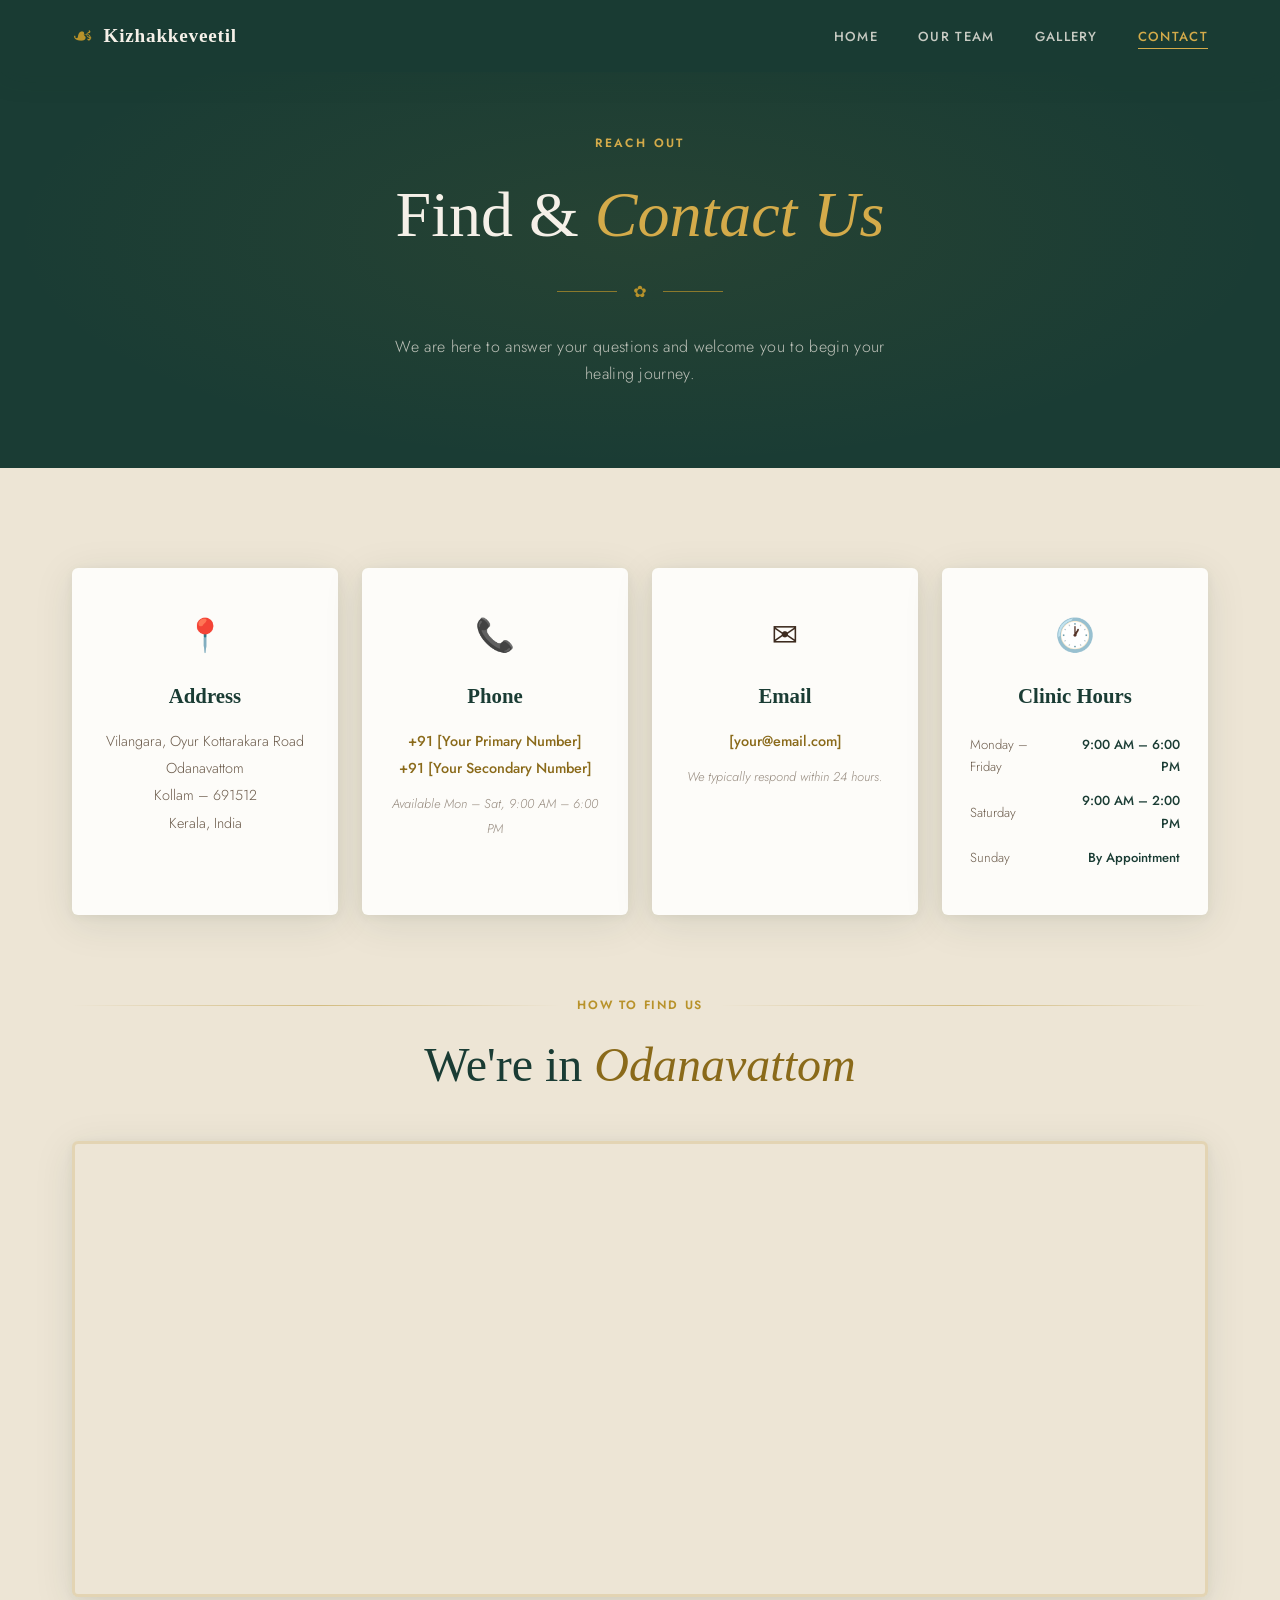
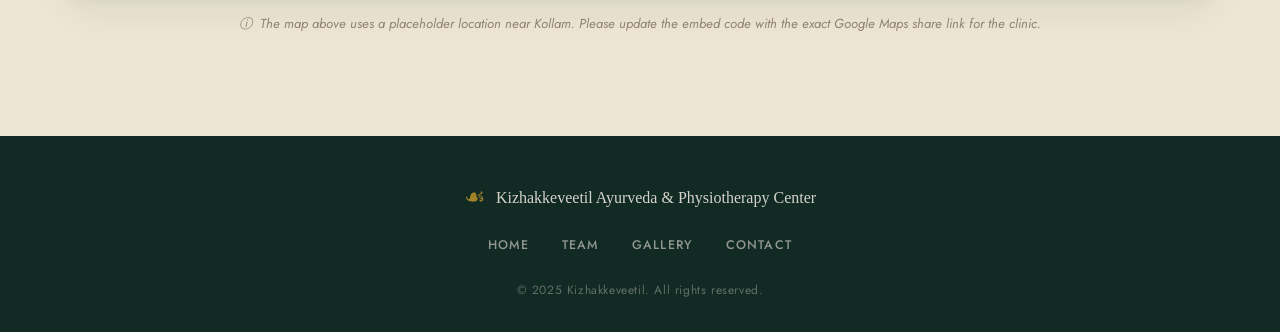
==== contact.html @ 02f89663 "neww" ====
<!DOCTYPE html>
<html lang="en">
<head>
  <meta charset="UTF-8" />
  <meta name="viewport" content="width=device-width, initial-scale=1.0" />
  <title>Contact — Kizhakkeveetil Ayurveda & Physiotherapy Center</title>
  <link rel="stylesheet" href="style.css" />
  <link rel="preconnect" href="https://fonts.googleapis.com" />
  <link rel="preconnect" href="https://fonts.gstatic.com" crossorigin />
  <link href="https://fonts.googleapis.com/css2?family=Cormorant+Garant:ital,wght@0,300;0,400;0,600;0,700;1,300;1,400&family=Jost:wght@300;400;500;600&display=swap" rel="stylesheet" />
</head>
<body>

  <!-- NAV -->
  <nav class="navbar" id="navbar">
    <div class="nav-inner">
      <a href="index.html" class="nav-logo">
        <span class="logo-leaf">&#9753;</span>
        <span class="logo-text">Kizhakkeveetil</span>
      </a>
      <button class="nav-toggle" id="navToggle" aria-label="Toggle menu">
        <span></span><span></span><span></span>
      </button>
      <ul class="nav-links" id="navLinks">
        <li><a href="index.html">Home</a></li>
        <li><a href="team.html">Our Team</a></li>
        <li><a href="gallery.html">Gallery</a></li>
        <li><a href="contact.html" class="active">Contact</a></li>
      </ul>
    </div>
  </nav>

  <!-- PAGE HERO -->
  <section class="page-hero">
    <div class="page-hero-content">
      <p class="hero-eyebrow">Reach Out</p>
      <h1 class="page-hero-title">Find &amp; <em>Contact Us</em></h1>
      <div class="hero-divider">
        <span class="divider-line"></span>
        <span class="divider-icon">&#10047;</span>
        <span class="divider-line"></span>
      </div>
      <p class="page-hero-sub">We are here to answer your questions and welcome you to begin your healing journey.</p>
    </div>
  </section>

  <!-- CONTACT DETAILS -->
  <section class="contact-section">
    <div class="section-inner contact-inner">

      <!-- CONTACT CARDS -->
      <div class="contact-cards">

        <div class="contact-card">
          <div class="contact-icon">&#128205;</div>
          <h3>Address</h3>
          <address>
            Vilangara, Oyur Kottarakara Road<br />
            Odanavattom<br />
            Kollam – 691512<br />
            Kerala, India
          </address>
        </div>

        <!--
          ═══════════════════════════════════════════
          EDIT BELOW — Replace with real phone numbers
          ═══════════════════════════════════════════
        -->
        <div class="contact-card">
          <div class="contact-icon">&#128222;</div>
          <h3>Phone</h3>
          <p>
            <a href="tel:+910000000000">+91 [Your Primary Number]</a><br />
            <a href="tel:+910000000001">+91 [Your Secondary Number]</a>
          </p>
          <p class="contact-note">Available Mon – Sat, 9:00 AM – 6:00 PM</p>
        </div>

        <!--
          ═══════════════════════════════════════════
          EDIT BELOW — Replace with real email address
          ═══════════════════════════════════════════
        -->
        <div class="contact-card">
          <div class="contact-icon">&#9993;</div>
          <h3>Email</h3>
          <p>
            <a href="mailto:your@email.com">[your@email.com]</a>
          </p>
          <p class="contact-note">We typically respond within 24 hours.</p>
        </div>

        <div class="contact-card">
          <div class="contact-icon">&#128336;</div>
          <h3>Clinic Hours</h3>
          <table class="hours-table">
            <tr><td>Monday – Friday</td><td>9:00 AM – 6:00 PM</td></tr>
            <tr><td>Saturday</td><td>9:00 AM – 2:00 PM</td></tr>
            <tr><td>Sunday</td><td>By Appointment</td></tr>
          </table>
        </div>

      </div>

      <!-- MAP -->
      <div class="map-section">
        <div class="philosophy-label">
          <span class="label-line"></span>
          <span>How to Find Us</span>
          <span class="label-line"></span>
        </div>
        <h2 class="section-title">We're in <em>Odanavattom</em></h2>

        <!--
          ═══════════════════════════════════════════════════════════════════
          GOOGLE MAPS EMBED — Instructions to update:

          1. Go to maps.google.com
          2. Search for "Kizhakkeveetil Ayurveda and Physiotherapy Center"
             or the exact address: Vilangara, Oyur Kottarakara Road,
             Odanavattom, Kollam-691512
          3. Click Share → Embed a map
          4. Copy the <iframe> code Google provides
          5. Replace the entire <iframe> below with the one you copied

          The current iframe uses approximate coordinates as a placeholder.
          ═══════════════════════════════════════════════════════════════════
        -->
        <div class="map-wrapper">
          <iframe
            src="https://www.google.com/maps/embed?pb=!1m18!1m12!1m3!1d15752.6!2d76.7!3d8.95!2m3!1f0!2f0!3f0!3m2!1i1024!2i768!4f13.1!3m3!1m2!1s0x0%3A0x0!2zOMKwNTcnMDAuMCJOIDc2wrA0MicwMC4wIkU!5e0!3m2!1sen!2sin!4v1600000000000!5m2!1sen!2sin"
            width="100%"
            height="450"
            style="border:0;"
            allowfullscreen=""
            loading="lazy"
            referrerpolicy="no-referrer-when-downgrade"
            title="Kizhakkeveetil Clinic Location">
          </iframe>
        </div>
        <!-- ═══════════════════════════════════════════════════════════════════ -->

        <p class="map-note">
          &#9432;&nbsp; The map above uses a placeholder location near Kollam. 
          Please update the embed code with the exact Google Maps share link for the clinic.
        </p>
      </div>

    </div>
  </section>

  <!-- FOOTER -->
  <footer class="footer">
    <div class="footer-inner">
      <div class="footer-brand">
        <span class="logo-leaf">&#9753;</span>
        <span>Kizhakkeveetil Ayurveda &amp; Physiotherapy Center</span>
      </div>
      <div class="footer-links">
        <a href="index.html">Home</a>
        <a href="team.html">Team</a>
        <a href="gallery.html">Gallery</a>
        <a href="contact.html">Contact</a>
      </div>
      <p class="footer-copy">&copy; 2025 Kizhakkeveetil. All rights reserved.</p>
    </div>
  </footer>

  <script src="script.js"></script>
</body>
</html>
---- style.css ----
/* ═══════════════════════════════════════════════════════════════
   KIZHAKKEVEETIL AYURVEDA & PHYSIOTHERAPY CENTER
   style.css — Premium Ayurvedic Identity
   
   Palette:
     Forest Green  #1A3C34
     Cream         #F5F0E8
     Sand          #EDE5D5
     Gold          #B8922A
     Dark Gold     #8A6A1A
     Bark Brown    #3D2B1F
     Soft Moss     #E3EBE0
     White         #FDFCF9
   ═══════════════════════════════════════════════════════════════ */

:root {
  --green:       #1A3C34;
  --green-deep:  #122A24;
  --green-light: #2E5C4F;
  --cream:       #F5F0E8;
  --sand:        #EDE5D5;
  --gold:        #B8922A;
  --gold-light:  #D4AB4A;
  --gold-dark:   #8A6A1A;
  --bark:        #3D2B1F;
  --moss:        #E3EBE0;
  --white:       #FDFCF9;

  --font-display: 'Cormorant Garant', Georgia, serif;
  --font-body:    'Jost', system-ui, sans-serif;

  --shadow-card:   0 8px 40px rgba(26,60,52,0.10), 0 2px 10px rgba(26,60,52,0.06);
  --shadow-hover:  0 20px 60px rgba(26,60,52,0.16), 0 6px 20px rgba(26,60,52,0.10);
  --shadow-nav:    0 4px 30px rgba(26,60,52,0.12);

  --radius:     6px;
  --nav-height: 72px;
  --max-width:  1200px;
  --section-pad: 100px;
}

/* ─── RESET & BASE ───────────────────────────────────────────── */
*, *::before, *::after { box-sizing: border-box; margin: 0; padding: 0; }

html { scroll-behavior: smooth; font-size: 16px; }

body {
  font-family: var(--font-body);
  background-color: var(--cream);
  color: var(--bark);
  line-height: 1.7;
  -webkit-font-smoothing: antialiased;
}

img { display: block; max-width: 100%; height: auto; }
a { color: inherit; text-decoration: none; }
address { font-style: normal; }

/* ─── NAVBAR ─────────────────────────────────────────────────── */
.navbar {
  position: fixed;
  top: 0; left: 0; right: 0;
  z-index: 1000;
  height: var(--nav-height);
  background: rgba(26, 60, 52, 0.96);
  backdrop-filter: blur(12px);
  -webkit-backdrop-filter: blur(12px);
  box-shadow: var(--shadow-nav);
  transition: background 0.3s;
}

.navbar.scrolled {
  background: rgba(18, 42, 36, 0.98);
}

.nav-inner {
  max-width: var(--max-width);
  margin: 0 auto;
  padding: 0 32px;
  height: 100%;
  display: flex;
  align-items: center;
  justify-content: space-between;
}

.nav-logo {
  display: flex;
  align-items: center;
  gap: 10px;
  color: var(--cream);
  text-decoration: none;
}

.logo-leaf {
  font-size: 1.5rem;
  color: var(--gold);
  line-height: 1;
}

.logo-text {
  font-family: var(--font-display);
  font-size: 1.2rem;
  font-weight: 600;
  letter-spacing: 0.04em;
  color: var(--cream);
}

.nav-links {
  display: flex;
  list-style: none;
  gap: 40px;
}

.nav-links a {
  font-family: var(--font-body);
  font-size: 0.82rem;
  font-weight: 500;
  letter-spacing: 0.1em;
  text-transform: uppercase;
  color: rgba(245, 240, 232, 0.8);
  padding-bottom: 2px;
  border-bottom: 1px solid transparent;
  transition: color 0.2s, border-color 0.2s;
}

.nav-links a:hover,
.nav-links a.active {
  color: var(--gold-light);
  border-bottom-color: var(--gold-light);
}

.nav-toggle {
  display: none;
  flex-direction: column;
  gap: 5px;
  background: none;
  border: none;
  cursor: pointer;
  padding: 4px;
}

.nav-toggle span {
  display: block;
  width: 26px;
  height: 2px;
  background: var(--cream);
  border-radius: 2px;
  transition: all 0.3s;
}

/* ─── SECTION UTILITIES ──────────────────────────────────────── */
.section-inner {
  max-width: var(--max-width);
  margin: 0 auto;
  padding: var(--section-pad) 32px;
}

.philosophy-label {
  display: flex;
  align-items: center;
  gap: 16px;
  margin-bottom: 20px;
  font-family: var(--font-body);
  font-size: 0.75rem;
  font-weight: 600;
  letter-spacing: 0.15em;
  text-transform: uppercase;
  color: var(--gold);
}

.label-line {
  flex: 1;
  height: 1px;
  background: linear-gradient(to right, transparent, var(--gold), transparent);
  opacity: 0.5;
}

.section-title {
  font-family: var(--font-display);
  font-size: clamp(2rem, 4vw, 3rem);
  font-weight: 400;
  color: var(--green);
  line-height: 1.2;
  margin-bottom: 48px;
  text-align: center;
}

.section-title em {
  font-style: italic;
  color: var(--gold-dark);
}

/* ─── HERO ───────────────────────────────────────────────────── */
.hero {
  position: relative;
  min-height: 100vh;
  display: flex;
  align-items: center;
  justify-content: center;
  overflow: hidden;
  background: var(--green-deep);
}

.hero-bg {
  position: absolute;
  inset: 0;
  width: 100%;
  height: 100%;
  object-fit: cover;
  object-position: center;
  z-index: 0;
}

.hero-overlay {
  position: absolute;
  inset: 0;
  background: linear-gradient(
    160deg,
    rgba(18, 42, 36, 0.75) 0%,
    rgba(26, 60, 52, 0.60) 50%,
    rgba(61, 43, 31, 0.55) 100%
  );
  z-index: 1;
}

.hero-content {
  position: relative;
  z-index: 2;
  text-align: center;
  padding: 40px 24px;
  max-width: 800px;
}

.hero-eyebrow {
  font-family: var(--font-body);
  font-size: 0.75rem;
  font-weight: 600;
  letter-spacing: 0.2em;
  text-transform: uppercase;
  color: var(--gold-light);
  margin-bottom: 24px;
}

.hero-title {
  font-family: var(--font-display);
  font-size: clamp(2.4rem, 6vw, 5rem);
  font-weight: 300;
  line-height: 1.15;
  color: var(--white);
  margin-bottom: 32px;
  text-shadow: 0 2px 20px rgba(0,0,0,0.3);
}

.hero-title em {
  font-style: italic;
  color: var(--gold-light);
  font-weight: 400;
}

.hero-divider {
  display: flex;
  align-items: center;
  gap: 16px;
  justify-content: center;
  margin-bottom: 28px;
}

.divider-line {
  width: 60px;
  height: 1px;
  background: var(--gold);
  opacity: 0.7;
}

.divider-icon {
  color: var(--gold);
  font-size: 1rem;
}

.hero-address {
  font-family: var(--font-body);
  font-size: 0.95rem;
  font-weight: 300;
  color: rgba(245, 240, 232, 0.85);
  line-height: 1.8;
  margin-bottom: 40px;
  letter-spacing: 0.02em;
}

.hero-scroll-hint {
  position: absolute;
  bottom: 36px;
  left: 50%;
  transform: translateX(-50%);
  z-index: 2;
  display: flex;
  flex-direction: column;
  align-items: center;
  gap: 10px;
  color: rgba(245, 240, 232, 0.5);
  font-size: 0.65rem;
  font-weight: 600;
  letter-spacing: 0.15em;
  text-transform: uppercase;
}

.scroll-line {
  width: 1px;
  height: 40px;
  background: linear-gradient(to bottom, var(--gold-light), transparent);
  animation: scrollPulse 2s ease-in-out infinite;
}

@keyframes scrollPulse {
  0%, 100% { opacity: 0.4; transform: scaleY(0.8); }
  50%       { opacity: 1;   transform: scaleY(1);   }
}

/* ─── BUTTONS ────────────────────────────────────────────────── */
.btn-primary {
  display: inline-block;
  background: var(--gold);
  color: var(--bark);
  font-family: var(--font-body);
  font-size: 0.8rem;
  font-weight: 600;
  letter-spacing: 0.12em;
  text-transform: uppercase;
  padding: 16px 40px;
  border-radius: var(--radius);
  box-shadow: 0 4px 24px rgba(184, 146, 42, 0.35);
  transition: background 0.25s, transform 0.2s, box-shadow 0.25s;
}

.btn-primary:hover {
  background: var(--gold-light);
  transform: translateY(-2px);
  box-shadow: 0 8px 32px rgba(184, 146, 42, 0.45);
}

.btn-secondary {
  display: inline-block;
  border: 1.5px solid var(--gold);
  color: var(--gold-dark);
  font-family: var(--font-body);
  font-size: 0.8rem;
  font-weight: 600;
  letter-spacing: 0.12em;
  text-transform: uppercase;
  padding: 14px 38px;
  border-radius: var(--radius);
  transition: all 0.25s;
}

.btn-secondary:hover {
  background: var(--gold);
  color: var(--bark);
  transform: translateY(-2px);
  box-shadow: 0 8px 32px rgba(184, 146, 42, 0.25);
}

/* ─── PHILOSOPHY ─────────────────────────────────────────────── */
.philosophy {
  background: var(--white);
}

.philosophy-inner {
  text-align: center;
  max-width: 820px;
}

.philosophy-quote {
  font-family: var(--font-display);
  font-size: clamp(1.3rem, 2.5vw, 1.8rem);
  font-style: italic;
  font-weight: 400;
  color: var(--green);
  line-height: 1.7;
  margin-bottom: 28px;
  padding: 40px 48px;
  background: var(--moss);
  border-left: 3px solid var(--gold);
  border-radius: var(--radius);
  box-shadow: var(--shadow-card);
  text-align: left;
}

.philosophy-body {
  font-size: 1rem;
  font-weight: 300;
  color: #5a4a3a;
  line-height: 1.9;
  margin-bottom: 40px;
  max-width: 680px;
  margin-left: auto;
  margin-right: auto;
}

/* ─── SERVICES ───────────────────────────────────────────────── */
.services {
  background: var(--sand);
}

.services-grid {
  display: grid;
  grid-template-columns: repeat(3, 1fr);
  gap: 28px;
}

.service-card {
  background: var(--white);
  padding: 44px 36px;
  border-radius: var(--radius);
  box-shadow: var(--shadow-card);
  transition: transform 0.3s ease, box-shadow 0.3s ease;
  text-align: center;
}

.service-card:hover {
  transform: translateY(-8px);
  box-shadow: var(--shadow-hover);
}

.service-icon {
  font-size: 2.2rem;
  margin-bottom: 20px;
  display: block;
}

.service-card h3 {
  font-family: var(--font-display);
  font-size: 1.4rem;
  font-weight: 600;
  color: var(--green);
  margin-bottom: 14px;
}

.service-card p {
  font-size: 0.92rem;
  font-weight: 300;
  color: #6a5a4a;
  line-height: 1.8;
}

/* ─── CTA STRIP ──────────────────────────────────────────────── */
.cta-strip {
  background: var(--green);
  text-align: center;
}

.cta-inner {
  padding-top: 80px;
  padding-bottom: 80px;
}

.cta-strip h2 {
  font-family: var(--font-display);
  font-size: clamp(1.8rem, 3.5vw, 2.8rem);
  font-weight: 400;
  color: var(--cream);
  margin-bottom: 16px;
}

.cta-strip p {
  font-size: 1rem;
  font-weight: 300;
  color: rgba(245, 240, 232, 0.7);
  margin-bottom: 36px;
  letter-spacing: 0.03em;
}

/* ─── PAGE HERO (inner pages) ────────────────────────────────── */
.page-hero {
  min-height: 52vh;
  background: var(--green);
  display: flex;
  align-items: center;
  justify-content: center;
  text-align: center;
  padding: calc(var(--nav-height) + 60px) 32px 80px;
  position: relative;
  overflow: hidden;
}

.page-hero::before {
  content: '';
  position: absolute;
  inset: 0;
  background: radial-gradient(ellipse at center, rgba(184,146,42,0.08) 0%, transparent 70%);
  pointer-events: none;
}

.page-hero-content {
  position: relative;
  max-width: 700px;
}

.page-hero-title {
  font-family: var(--font-display);
  font-size: clamp(2.4rem, 5vw, 4rem);
  font-weight: 300;
  color: var(--cream);
  line-height: 1.2;
  margin-bottom: 24px;
}

.page-hero-title em {
  font-style: italic;
  color: var(--gold-light);
}

.page-hero-sub {
  font-size: 1rem;
  font-weight: 300;
  color: rgba(245, 240, 232, 0.75);
  max-width: 540px;
  margin: 0 auto;
  letter-spacing: 0.02em;
}

/* ─── TEAM ───────────────────────────────────────────────────── */
.team-section {
  background: var(--white);
}

.team-section .section-inner {
  display: flex;
  flex-direction: column;
  gap: 60px;
}

.team-card {
  display: grid;
  grid-template-columns: 340px 1fr;
  gap: 60px;
  background: var(--cream);
  border-radius: var(--radius);
  box-shadow: var(--shadow-card);
  overflow: hidden;
  transition: box-shadow 0.3s;
}

.team-card:hover {
  box-shadow: var(--shadow-hover);
}

.team-card.featured {
  grid-template-columns: 380px 1fr;
}

.team-photo-wrap {
  position: relative;
  aspect-ratio: 3/4;
  overflow: hidden;
  background: var(--moss);
  display: flex;
  align-items: center;
  justify-content: center;
}

.team-photo {
  width: 100%;
  height: 100%;
  object-fit: cover;
  object-position: top center;
  display: block;
}

.team-photo-wrap.photo-placeholder .team-photo {
  display: none;
}

.photo-placeholder-text {
  display: none;
  text-align: center;
  font-family: var(--font-body);
  font-size: 0.85rem;
  color: rgba(26, 60, 52, 0.5);
  padding: 20px;
}

.photo-placeholder-text small {
  display: block;
  margin-top: 6px;
  font-size: 0.75rem;
  opacity: 0.7;
}

.team-photo-wrap.photo-placeholder .photo-placeholder-text {
  display: block;
}

.team-bio {
  padding: 48px 40px 48px 0;
  display: flex;
  flex-direction: column;
  justify-content: center;
}

.team-role-tag {
  display: inline-block;
  background: var(--gold);
  color: var(--bark);
  font-family: var(--font-body);
  font-size: 0.7rem;
  font-weight: 700;
  letter-spacing: 0.14em;
  text-transform: uppercase;
  padding: 5px 14px;
  border-radius: 3px;
  margin-bottom: 18px;
}

.team-name {
  font-family: var(--font-display);
  font-size: clamp(1.6rem, 2.5vw, 2.2rem);
  font-weight: 600;
  color: var(--green);
  margin-bottom: 6px;
  line-height: 1.2;
}

.team-quals {
  font-family: var(--font-display);
  font-size: 1rem;
  font-style: italic;
  color: var(--gold-dark);
  margin-bottom: 24px;
}

.team-divider {
  width: 48px;
  height: 2px;
  background: var(--gold);
  margin-bottom: 24px;
  border-radius: 2px;
}

.team-bio-text {
  font-size: 0.95rem;
  font-weight: 300;
  color: #5a4a3a;
  line-height: 1.9;
  margin-bottom: 16px;
}

/* ─── GALLERY ────────────────────────────────────────────────── */
.gallery-section {
  background: var(--sand);
}

.gallery-grid {
  display: grid;
  grid-template-columns: repeat(3, 1fr);
  grid-auto-rows: 260px;
  gap: 16px;
}

.gallery-item {
  position: relative;
  overflow: hidden;
  border-radius: var(--radius);
  box-shadow: var(--shadow-card);
  background: var(--moss);
  cursor: pointer;
}

.gallery-item.gallery-large {
  grid-column: span 2;
}

.gallery-item img {
  width: 100%;
  height: 100%;
  object-fit: cover;
  transition: transform 0.5s ease;
  display: block;
}

.gallery-item:hover img {
  transform: scale(1.06);
}

.gallery-item.gallery-placeholder::after {
  content: 'Add Image';
  position: absolute;
  inset: 0;
  display: flex;
  align-items: center;
  justify-content: center;
  font-family: var(--font-body);
  font-size: 0.85rem;
  color: rgba(26, 60, 52, 0.4);
  letter-spacing: 0.1em;
}

.gallery-caption {
  position: absolute;
  bottom: 0; left: 0; right: 0;
  background: linear-gradient(to top, rgba(18,42,36,0.7), transparent);
  color: var(--cream);
  font-size: 0.8rem;
  font-weight: 500;
  letter-spacing: 0.08em;
  padding: 24px 16px 14px;
  transform: translateY(100%);
  transition: transform 0.3s ease;
}

.gallery-item:hover .gallery-caption {
  transform: translateY(0);
}

/* ─── REVIEWS ────────────────────────────────────────────────── */
.reviews-section {
  background: var(--white);
}

.reviews-grid {
  display: grid;
  grid-template-columns: repeat(2, 1fr);
  gap: 28px;
}

.review-card {
  background: var(--cream);
  padding: 40px 36px;
  border-radius: var(--radius);
  box-shadow: var(--shadow-card);
  border-top: 3px solid var(--gold);
  transition: transform 0.3s, box-shadow 0.3s;
}

.review-card:hover {
  transform: translateY(-5px);
  box-shadow: var(--shadow-hover);
}

.review-stars {
  color: var(--gold);
  font-size: 1rem;
  letter-spacing: 2px;
  margin-bottom: 20px;
}

.review-text {
  font-family: var(--font-display);
  font-size: 1.1rem;
  font-style: italic;
  color: var(--green);
  line-height: 1.8;
  margin-bottom: 28px;
}

.review-author {
  display: flex;
  align-items: center;
  gap: 14px;
}

.review-author-info strong {
  display: block;
  font-family: var(--font-body);
  font-size: 0.9rem;
  font-weight: 600;
  color: var(--bark);
  margin-bottom: 2px;
}

.review-author-info span {
  font-size: 0.78rem;
  color: var(--gold-dark);
  letter-spacing: 0.05em;
}

/* ─── CONTACT ────────────────────────────────────────────────── */
.contact-section {
  background: var(--sand);
}

.contact-inner {
  display: flex;
  flex-direction: column;
  gap: 80px;
}

.contact-cards {
  display: grid;
  grid-template-columns: repeat(4, 1fr);
  gap: 24px;
}

.contact-card {
  background: var(--white);
  padding: 40px 28px;
  border-radius: var(--radius);
  box-shadow: var(--shadow-card);
  text-align: center;
  transition: transform 0.3s, box-shadow 0.3s;
}

.contact-card:hover {
  transform: translateY(-6px);
  box-shadow: var(--shadow-hover);
}

.contact-icon {
  font-size: 2rem;
  margin-bottom: 16px;
  display: block;
}

.contact-card h3 {
  font-family: var(--font-display);
  font-size: 1.3rem;
  font-weight: 600;
  color: var(--green);
  margin-bottom: 14px;
}

.contact-card p,
.contact-card address {
  font-size: 0.9rem;
  font-weight: 300;
  color: #6a5a4a;
  line-height: 1.9;
}

.contact-card a {
  color: var(--gold-dark);
  font-weight: 500;
  transition: color 0.2s;
}

.contact-card a:hover {
  color: var(--gold);
}

.contact-note {
  margin-top: 10px;
  font-size: 0.8rem !important;
  color: rgba(106, 90, 74, 0.7) !important;
  font-style: italic;
}

.hours-table {
  width: 100%;
  border-collapse: collapse;
  font-size: 0.82rem;
  text-align: left;
}

.hours-table td {
  padding: 6px 0;
  color: #6a5a4a;
  font-weight: 300;
}

.hours-table td:last-child {
  text-align: right;
  font-weight: 500;
  color: var(--green);
}

.map-section {
  text-align: center;
}

.map-wrapper {
  border-radius: var(--radius);
  overflow: hidden;
  box-shadow: var(--shadow-card);
  margin-top: 0;
  border: 3px solid rgba(184, 146, 42, 0.2);
}

.map-wrapper iframe {
  display: block;
}

.map-note {
  margin-top: 16px;
  font-size: 0.82rem;
  color: rgba(106, 90, 74, 0.7);
  font-style: italic;
  text-align: center;
}

/* ─── FOOTER ─────────────────────────────────────────────────── */
.footer {
  background: var(--green-deep);
  padding: 48px 0 32px;
}

.footer-inner {
  max-width: var(--max-width);
  margin: 0 auto;
  padding: 0 32px;
  display: flex;
  flex-direction: column;
  align-items: center;
  gap: 24px;
  text-align: center;
}

.footer-brand {
  display: flex;
  align-items: center;
  gap: 10px;
  font-family: var(--font-display);
  font-size: 1rem;
  color: var(--cream);
  opacity: 0.85;
}

.footer-links {
  display: flex;
  gap: 32px;
  flex-wrap: wrap;
  justify-content: center;
}

.footer-links a {
  font-size: 0.78rem;
  font-weight: 500;
  letter-spacing: 0.1em;
  text-transform: uppercase;
  color: rgba(245, 240, 232, 0.55);
  transition: color 0.2s;
}

.footer-links a:hover {
  color: var(--gold-light);
}

.footer-copy {
  font-size: 0.75rem;
  color: rgba(245, 240, 232, 0.35);
  letter-spacing: 0.05em;
}

/* ─── FADE-IN ANIMATION ──────────────────────────────────────── */
.fade-in {
  opacity: 0;
  transform: translateY(28px);
  transition: opacity 0.7s ease, transform 0.7s ease;
}

.fade-in.visible {
  opacity: 1;
  transform: translateY(0);
}

/* ─── RESPONSIVE ─────────────────────────────────────────────── */
@media (max-width: 1024px) {
  .services-grid {
    grid-template-columns: repeat(2, 1fr);
  }

  .contact-cards {
    grid-template-columns: repeat(2, 1fr);
  }

  .team-card,
  .team-card.featured {
    grid-template-columns: 280px 1fr;
    gap: 36px;
  }
}

@media (max-width: 768px) {
  :root {
    --section-pad: 64px;
    --nav-height:  64px;
  }

  .nav-toggle { display: flex; }

  .nav-links {
    display: none;
    position: absolute;
    top: var(--nav-height);
    left: 0; right: 0;
    background: rgba(18, 42, 36, 0.98);
    flex-direction: column;
    gap: 0;
    padding: 12px 0 24px;
  }

  .nav-links.open { display: flex; }

  .nav-links li a {
    display: block;
    padding: 14px 32px;
    font-size: 0.9rem;
    border-bottom: none;
  }

  .services-grid {
    grid-template-columns: 1fr;
    gap: 20px;
  }

  .reviews-grid {
    grid-template-columns: 1fr;
  }

  .gallery-grid {
    grid-template-columns: repeat(2, 1fr);
    grid-auto-rows: 200px;
  }

  .gallery-item.gallery-large {
    grid-column: span 1;
  }

  .contact-cards {
    grid-template-columns: 1fr;
    gap: 16px;
  }

  .team-card,
  .team-card.featured {
    grid-template-columns: 1fr;
  }

  .team-photo-wrap {
    aspect-ratio: 4/3;
  }

  .team-bio {
    padding: 32px 28px 36px;
  }

  .philosophy-quote {
    padding: 28px 24px;
  }
}

@media (max-width: 480px) {
  .section-inner { padding-left: 20px; padding-right: 20px; }
  .nav-inner     { padding: 0 20px; }

  .gallery-grid {
    grid-template-columns: 1fr;
    grid-auto-rows: 220px;
  }

  .hero-title { font-size: 2.2rem; }
}

/* ─── REDUCED MOTION ─────────────────────────────────────────── */
@media (prefers-reduced-motion: reduce) {
  *, *::before, *::after {
    animation-duration: 0.01ms !important;
    transition-duration: 0.01ms !important;
  }
}
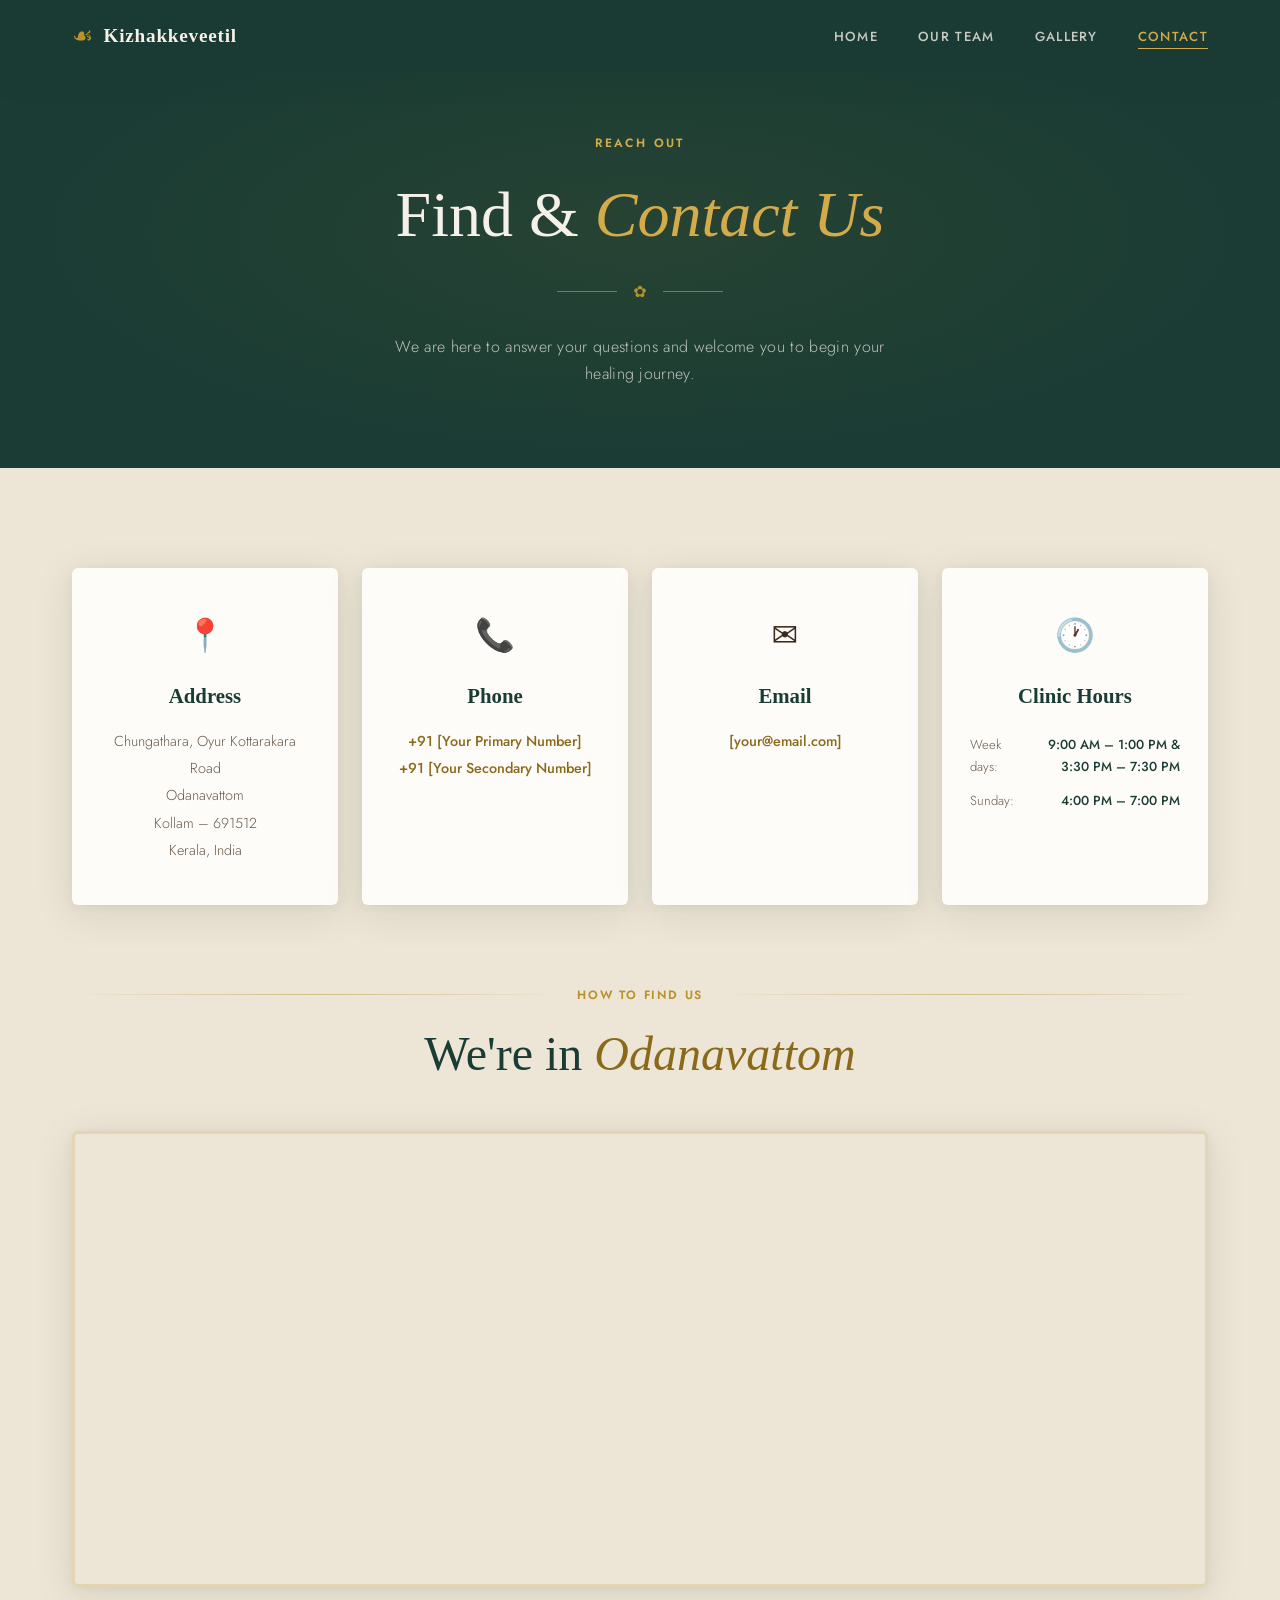
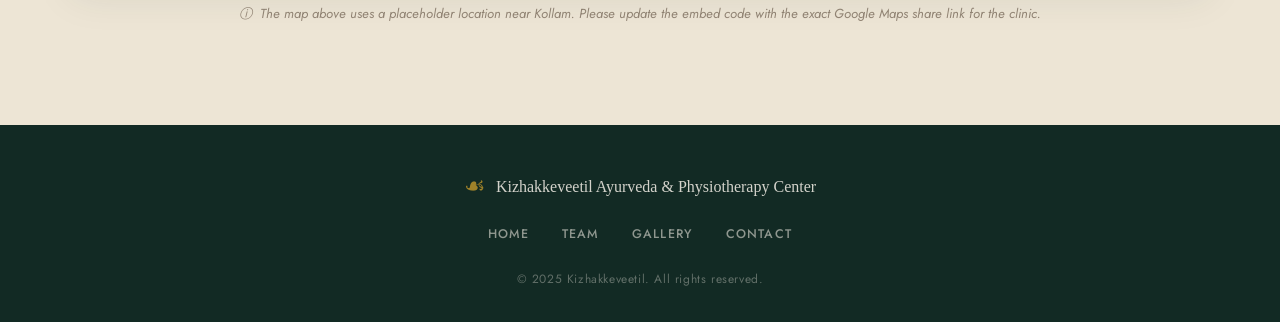
==== commit 55d4a6c8: "edit 2" ====
--- a/contact.html
+++ b/contact.html
@@ -55,7 +55,7 @@
           <div class="contact-icon">&#128205;</div>
           <h3>Address</h3>
           <address>
-            Vilangara, Oyur Kottarakara Road<br />
+            Chungathara, Oyur Kottarakara Road<br />
             Odanavattom<br />
             Kollam – 691512<br />
             Kerala, India
@@ -74,7 +74,6 @@
             <a href="tel:+910000000000">+91 [Your Primary Number]</a><br />
             <a href="tel:+910000000001">+91 [Your Secondary Number]</a>
           </p>
-          <p class="contact-note">Available Mon – Sat, 9:00 AM – 6:00 PM</p>
         </div>
 
         <!--
@@ -88,16 +87,15 @@
           <p>
             <a href="mailto:your@email.com">[your@email.com]</a>
           </p>
-          <p class="contact-note">We typically respond within 24 hours.</p>
         </div>
 
         <div class="contact-card">
           <div class="contact-icon">&#128336;</div>
           <h3>Clinic Hours</h3>
           <table class="hours-table">
-            <tr><td>Monday – Friday</td><td>9:00 AM – 6:00 PM</td></tr>
-            <tr><td>Saturday</td><td>9:00 AM – 2:00 PM</td></tr>
-            <tr><td>Sunday</td><td>By Appointment</td></tr>
+            <tr><td>Week days:</td><td>9:00 AM – 1:00 PM & 3:30 PM – 7:30 PM</td></tr>
+            
+            <tr><td>Sunday:</td><td>4:00 PM – 7:00 PM</td></tr>
           </table>
         </div>
 
@@ -118,7 +116,7 @@
 
           1. Go to maps.google.com
           2. Search for "Kizhakkeveetil Ayurveda and Physiotherapy Center"
-             or the exact address: Vilangara, Oyur Kottarakara Road,
+             or the exact address: Chungathara, Oyur Kottarakara Road,
              Odanavattom, Kollam-691512
           3. Click Share → Embed a map
           4. Copy the <iframe> code Google provides
--- a/style.css
+++ b/style.css
@@ -396,6 +396,150 @@
   margin-right: auto;
 }
 
+/* ─── FOUNDERS (inside Philosophy section) ───────────────────── */
+.founders {
+  width: 100%;
+  margin-top: 56px;
+  margin-bottom: 48px;
+}
+
+.founders-label {
+  font-family: var(--font-body);
+  font-size: 0.72rem;
+  font-weight: 600;
+  letter-spacing: 0.18em;
+  text-transform: uppercase;
+  color: var(--gold);
+  text-align: center;
+  margin-bottom: 32px;
+  position: relative;
+}
+
+.founders-label::before,
+.founders-label::after {
+  content: '';
+  position: absolute;
+  top: 50%;
+  width: 60px;
+  height: 1px;
+  background: var(--gold);
+  opacity: 0.4;
+}
+
+.founders-label::before { right: calc(50% + 100px); }
+.founders-label::after  { left:  calc(50% + 100px); }
+
+.founders-grid {
+  display: grid;
+  grid-template-columns: 1fr 1fr;
+  gap: 32px;
+  max-width: 860px;
+  margin: 0 auto;
+}
+
+.founder-card {
+  display: flex;
+  flex-direction: column;
+  align-items: center;
+  gap: 0;
+  background: var(--white);
+  border-radius: var(--radius);
+  box-shadow: var(--shadow-card);
+  overflow: hidden;
+  transition: transform 0.3s ease, box-shadow 0.3s ease;
+}
+
+.founder-card:hover {
+  transform: translateY(-6px);
+  box-shadow: var(--shadow-hover);
+}
+
+.founder-photo-wrap {
+  width: 100%;
+  aspect-ratio: 3 / 4;
+  overflow: hidden;
+  background: var(--moss);
+  position: relative;
+  display: flex;
+  align-items: center;
+  justify-content: center;
+}
+
+.founder-photo {
+  width: 100%;
+  height: 100%;
+  object-fit: cover;
+  object-position: top center;
+  transition: transform 0.5s ease;
+  display: block;
+}
+
+.founder-card:hover .founder-photo {
+  transform: scale(1.04);
+}
+
+/* hide real image when broken, show placeholder text */
+.founder-photo-wrap.founder-placeholder .founder-photo {
+  display: none;
+}
+
+.founder-placeholder-text {
+  display: none;
+  text-align: center;
+  font-family: var(--font-body);
+  font-size: 0.82rem;
+  color: rgba(26, 60, 52, 0.45);
+  padding: 20px;
+  line-height: 1.6;
+}
+
+.founder-placeholder-text small {
+  display: block;
+  margin-top: 6px;
+  font-size: 0.72rem;
+  opacity: 0.7;
+}
+
+.founder-photo-wrap.founder-placeholder .founder-placeholder-text {
+  display: block;
+}
+
+.founder-info {
+  width: 100%;
+  padding: 28px 28px 32px;
+  text-align: center;
+  border-top: 2px solid var(--gold);
+  background: var(--white);
+}
+
+.founder-name {
+  font-family: var(--font-display);
+  font-size: 1.35rem;
+  font-weight: 600;
+  color: var(--green);
+  margin-bottom: 12px;
+  line-height: 1.2;
+}
+
+.founder-line {
+  font-family: var(--font-display);
+  font-size: 1rem;
+  font-style: italic;
+  color: #6a5240;
+  line-height: 1.7;
+}
+
+/* Responsive */
+@media (max-width: 600px) {
+  .founders-grid {
+    grid-template-columns: 1fr;
+    max-width: 360px;
+  }
+
+  .founders-label::before,
+  .founders-label::after { display: none; }
+}
+
 /* ─── SERVICES ───────────────────────────────────────────────── */
 .services {
   background: var(--sand);
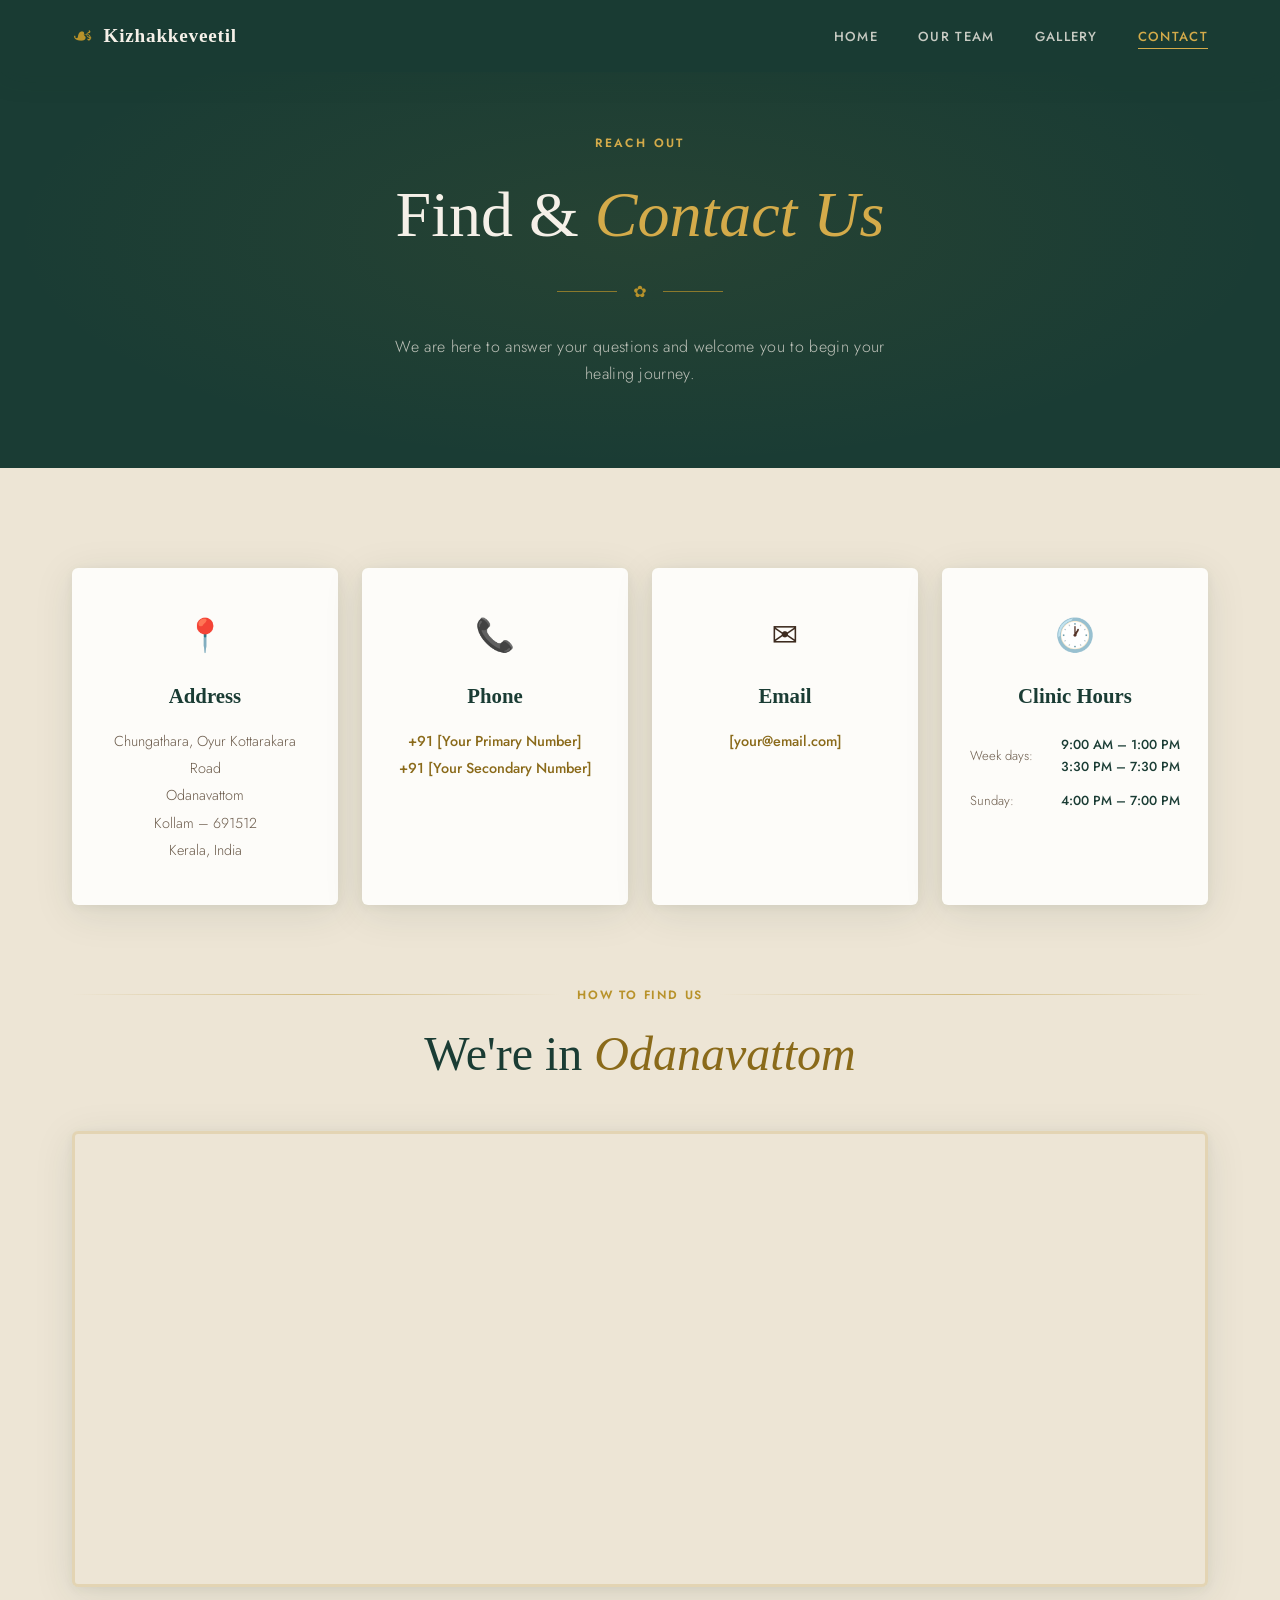
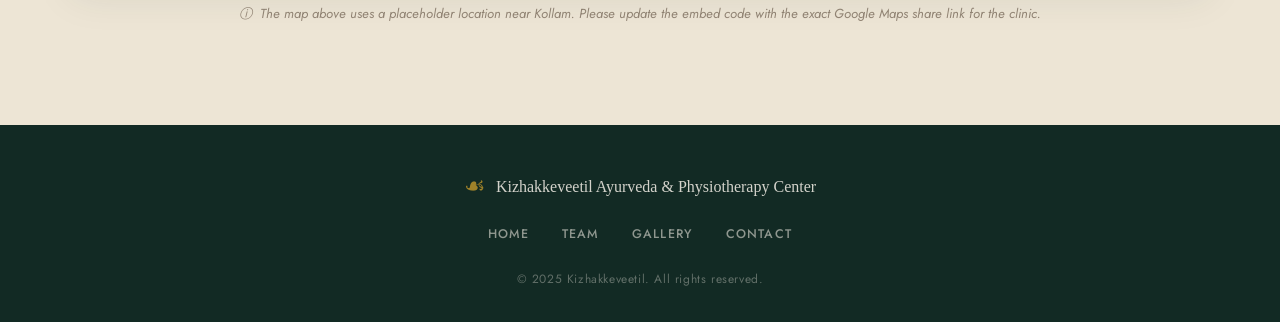
==== commit 7eca7170: "edit 3" ====
--- a/contact.html
+++ b/contact.html
@@ -93,9 +93,17 @@
           <div class="contact-icon">&#128336;</div>
           <h3>Clinic Hours</h3>
           <table class="hours-table">
-            <tr><td>Week days:</td><td>9:00 AM – 1:00 PM & 3:30 PM – 7:30 PM</td></tr>
-            
-            <tr><td>Sunday:</td><td>4:00 PM – 7:00 PM</td></tr>
+            <tr>
+              <td>Week days:</td>
+              <td>
+                9:00 AM – 1:00 PM<br>
+                3:30 PM – 7:30 PM
+              </td>
+            </tr>
+            <tr>
+              <td>Sunday:</td>
+              <td>4:00 PM – 7:00 PM</td>
+            </tr>
           </table>
         </div>
 
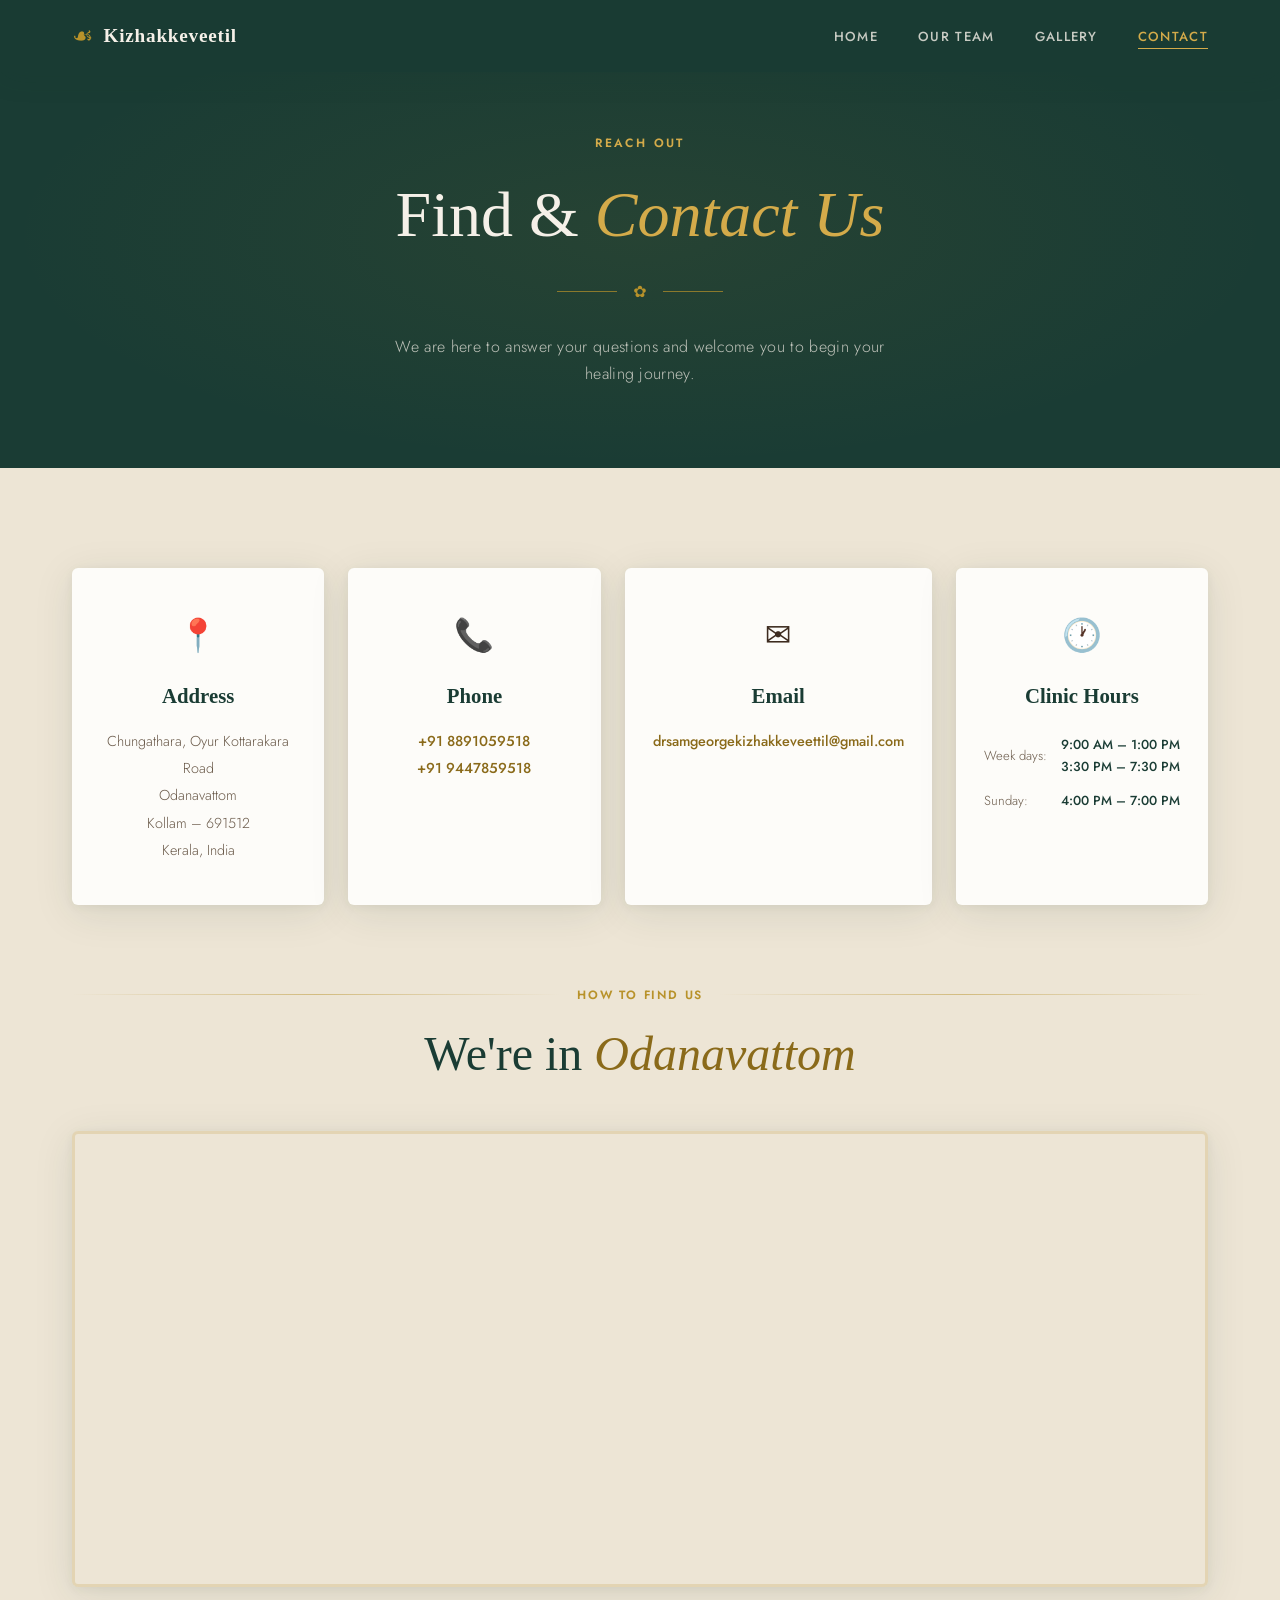
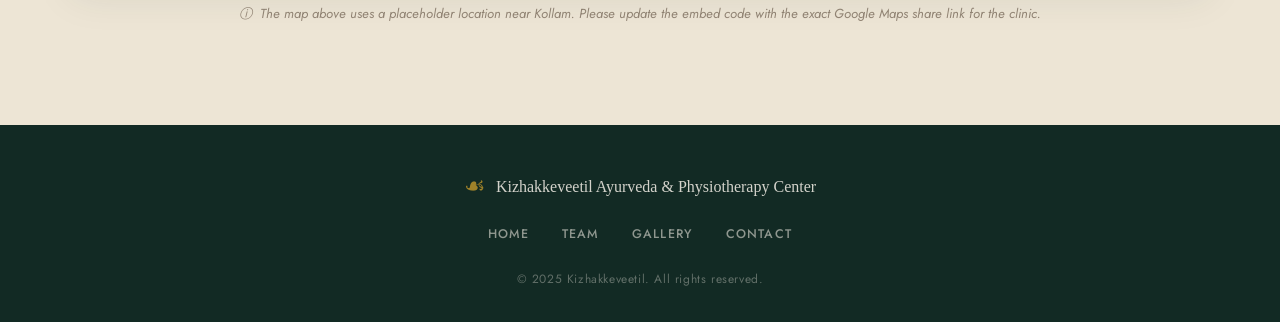
==== commit 12393d3e: "location n others" ====
--- a/contact.html
+++ b/contact.html
@@ -71,8 +71,8 @@
           <div class="contact-icon">&#128222;</div>
           <h3>Phone</h3>
           <p>
-            <a href="tel:+910000000000">+91 [Your Primary Number]</a><br />
-            <a href="tel:+910000000001">+91 [Your Secondary Number]</a>
+            <a href="tel:+910000000000">+91 8891059518</a><br />
+            <a href="tel:+910000000001">+91 9447859518</a>
           </p>
         </div>
 
@@ -85,7 +85,7 @@
           <div class="contact-icon">&#9993;</div>
           <h3>Email</h3>
           <p>
-            <a href="mailto:your@email.com">[your@email.com]</a>
+            <a href="mailto:your@email.com">drsamgeorgekizhakkeveettil@gmail.com</a>
           </p>
         </div>
 
@@ -135,7 +135,7 @@
         -->
         <div class="map-wrapper">
           <iframe
-            src="https://www.google.com/maps/embed?pb=!1m18!1m12!1m3!1d15752.6!2d76.7!3d8.95!2m3!1f0!2f0!3f0!3m2!1i1024!2i768!4f13.1!3m3!1m2!1s0x0%3A0x0!2zOMKwNTcnMDAuMCJOIDc2wrA0MicwMC4wIkU!5e0!3m2!1sen!2sin!4v1600000000000!5m2!1sen!2sin"
+            src="https://www.google.com/maps/embed?pb=!1m18!1m12!1m3!1d31529.94962316974!2d76.7326950743164!3d8.94967710000001!2m3!1f0!2f0!3f0!3m2!1i1024!2i768!4f13.1!3m3!1m2!1s0x3b05e1d7d4877855%3A0x237077682a2249a3!2sKizhakkeveetil%20Ayurveda%20Clinic%20and%20Physiotherapy%20Center%2C%20Authorized%20Dealer%20Kottakkal%20Arya%20Vaidya%20Sala%2C%20Chungathara%20Agency!5e0!3m2!1sen!2sin!4v1781502029818!5m2!1sen!2sin"
             width="100%"
             height="450"
             style="border:0;"
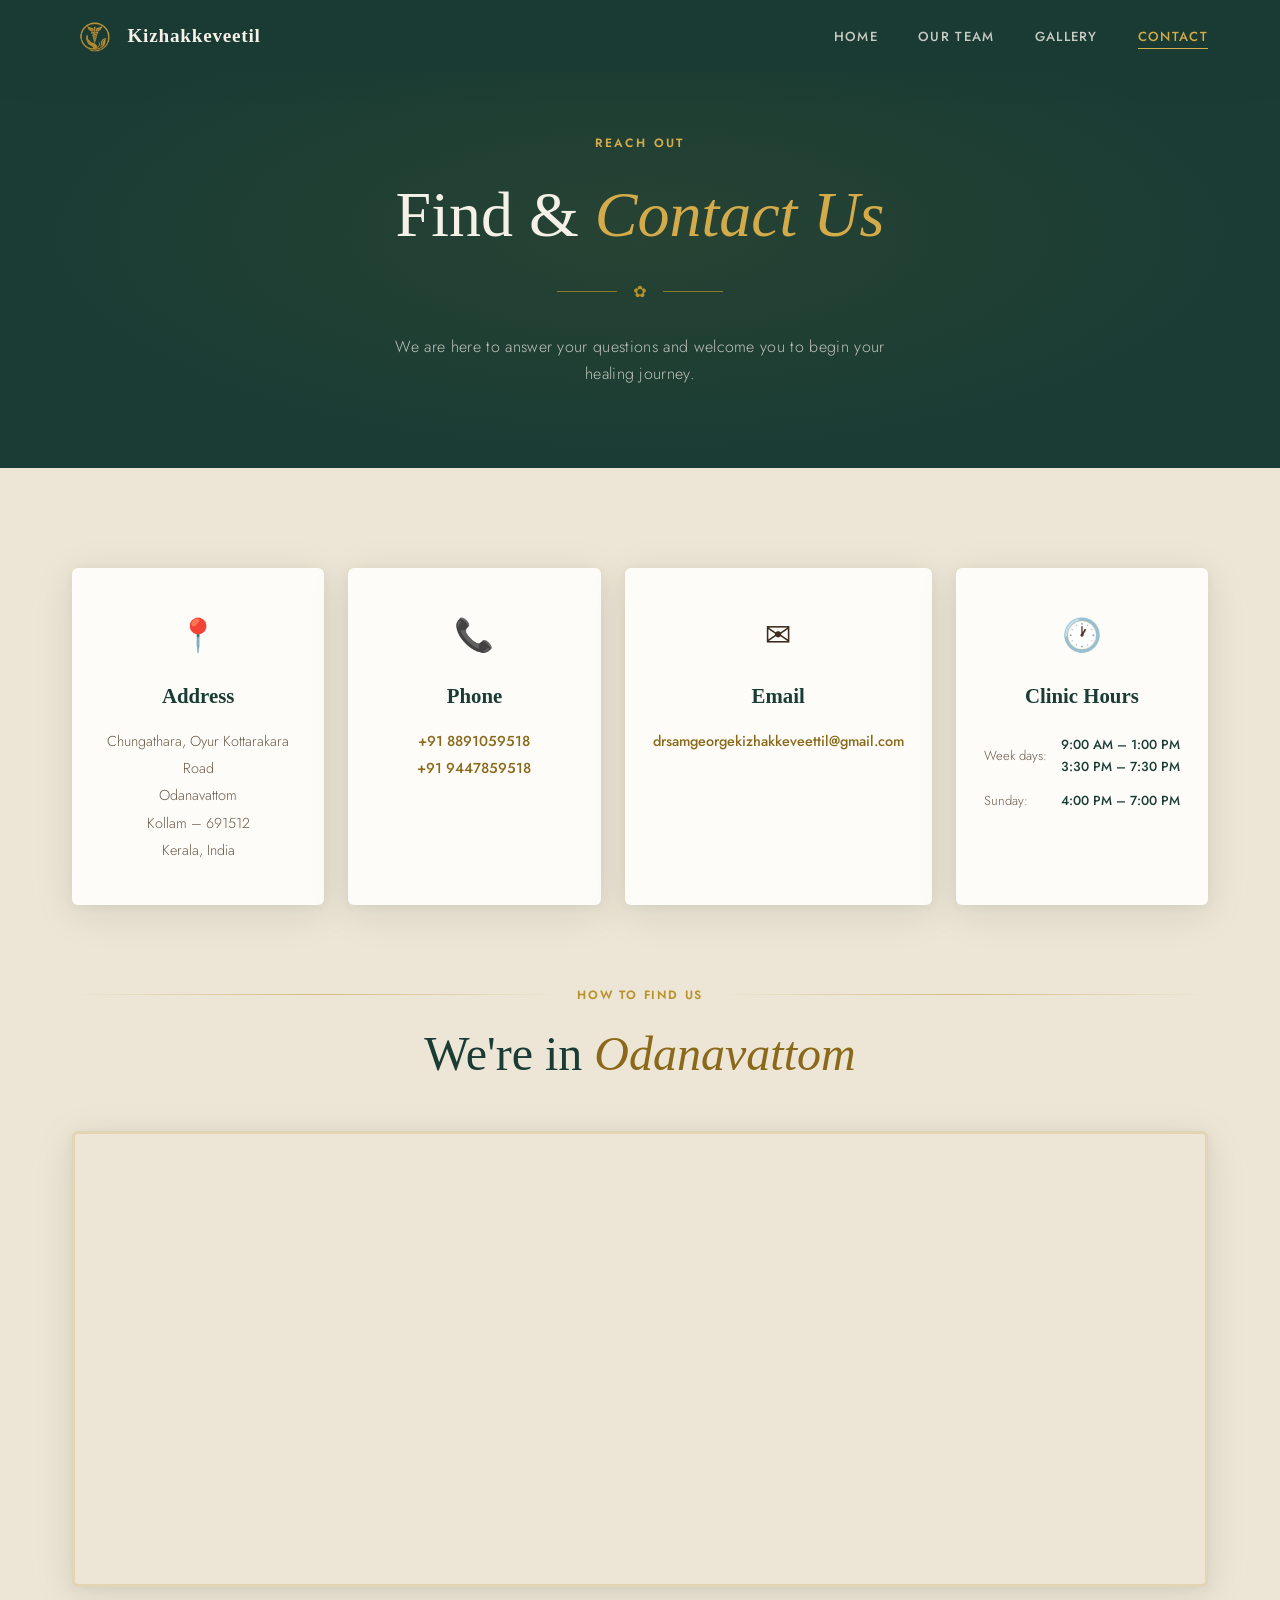
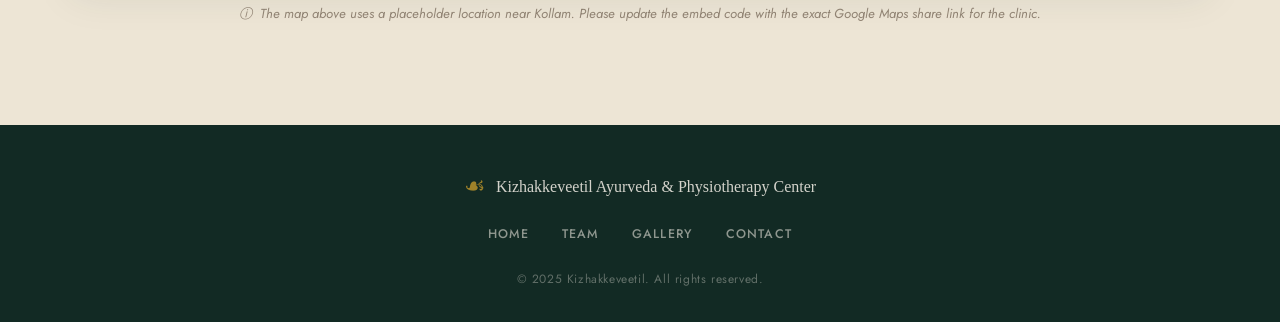
==== commit e6c9be69: "logo change" ====
--- a/contact.html
+++ b/contact.html
@@ -15,7 +15,7 @@
   <nav class="navbar" id="navbar">
     <div class="nav-inner">
       <a href="index.html" class="nav-logo">
-        <span class="logo-leaf">&#9753;</span>
+        <img src="images/Clinic_Logo_Golden.png" alt="Logo" class="logo-img" />
         <span class="logo-text">Kizhakkeveetil</span>
       </a>
       <button class="nav-toggle" id="navToggle" aria-label="Toggle menu">
--- a/style.css
+++ b/style.css
@@ -1199,4 +1199,13 @@
     animation-duration: 0.01ms !important;
     transition-duration: 0.01ms !important;
   }
+}
+
+/* ─── LOGO CHANGE ─────────────────────────────────────────── */
+
+.logo-img {
+  height: 36px;
+  width: auto;
+  display: block;
+  object-fit: contain;
 }
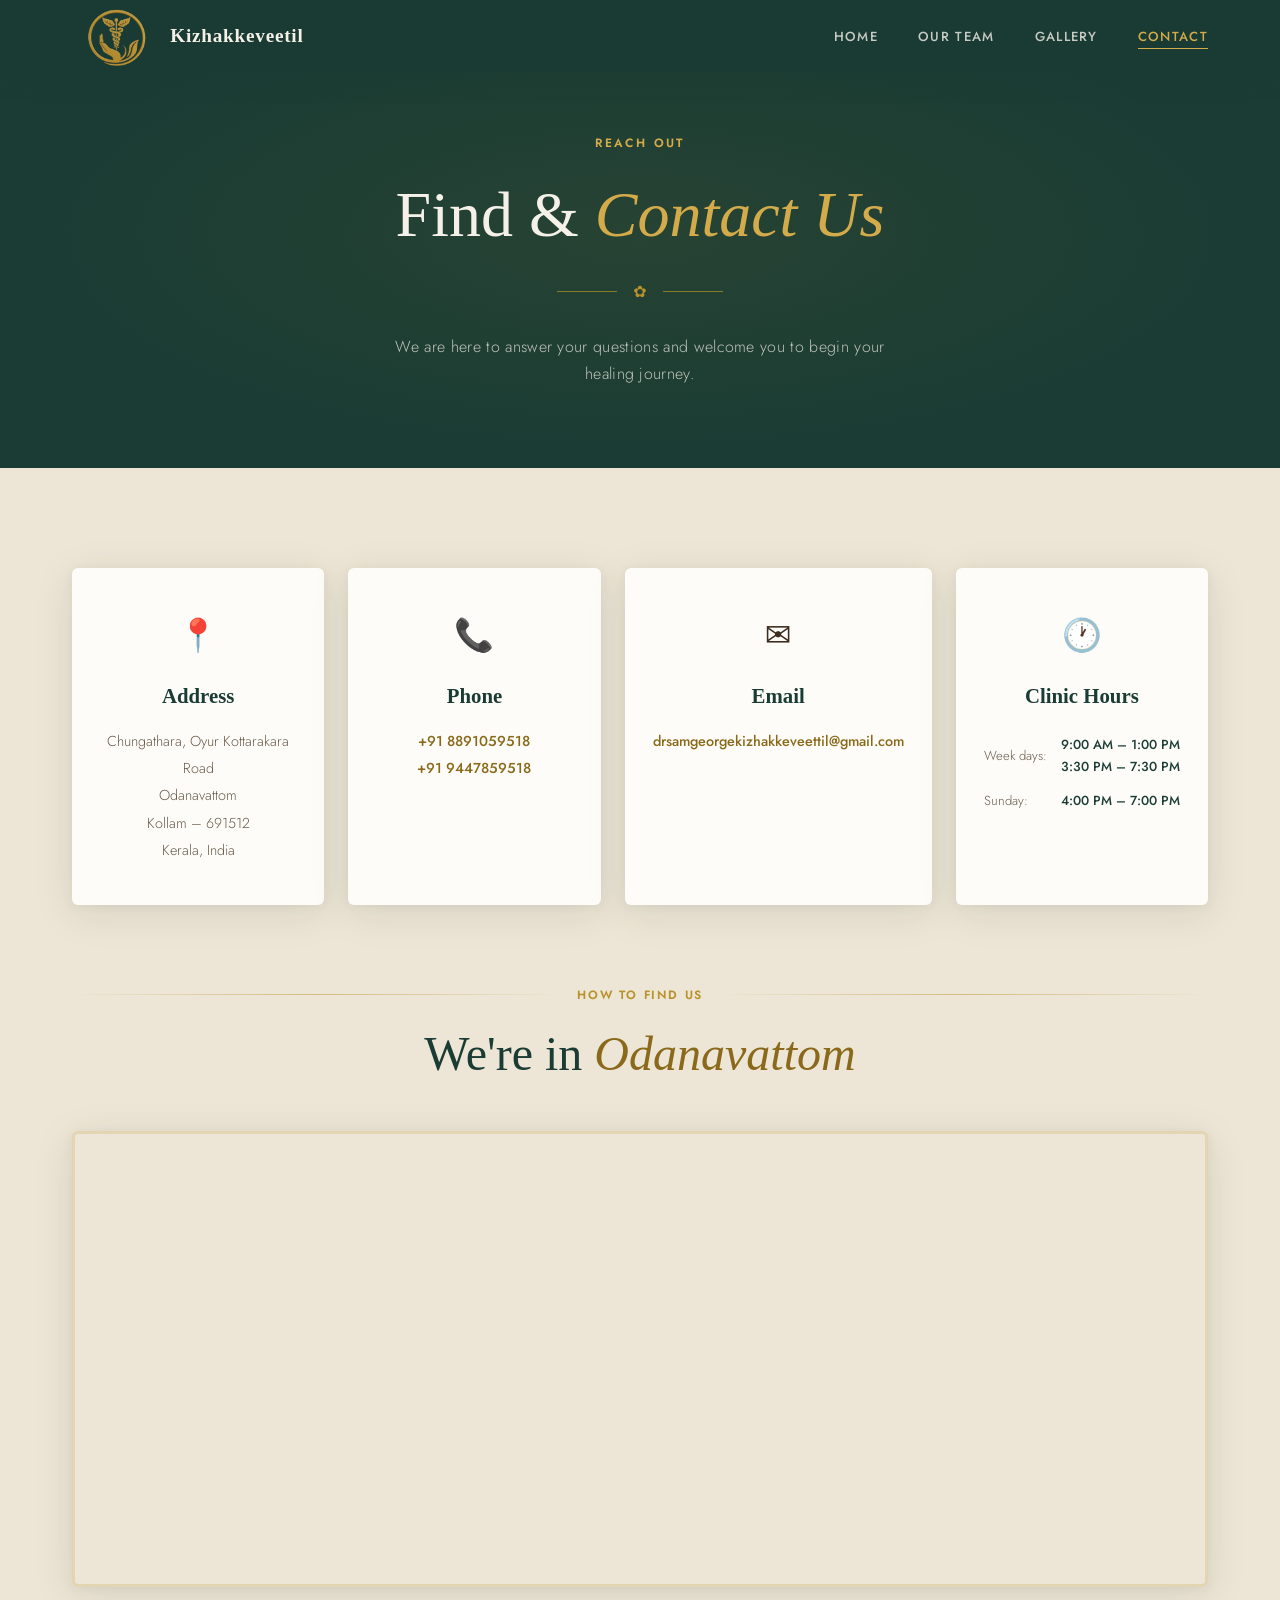
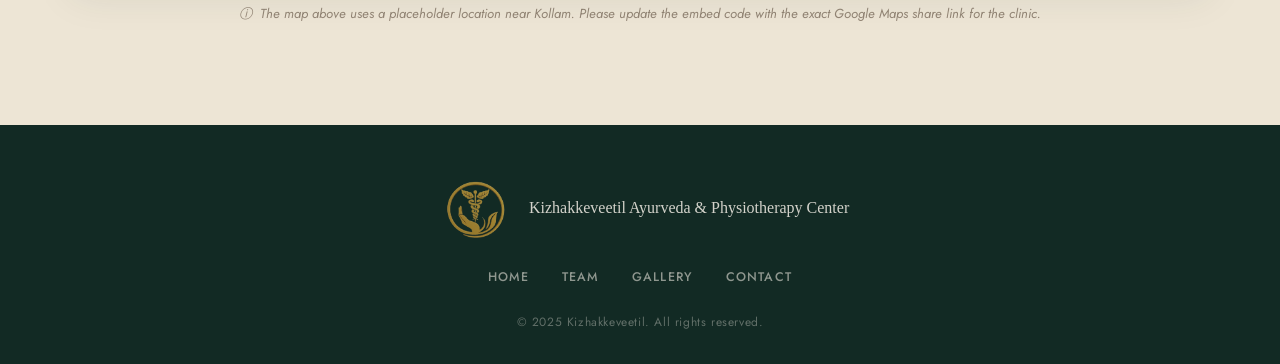
==== commit 35005ab5: "logochagne2" ====
--- a/contact.html
+++ b/contact.html
@@ -160,7 +160,7 @@
   <footer class="footer">
     <div class="footer-inner">
       <div class="footer-brand">
-        <span class="logo-leaf">&#9753;</span>
+        <img src="images/Clinic_Logo_Golden.png" alt="Logo" class="logo-img" />
         <span>Kizhakkeveetil Ayurveda &amp; Physiotherapy Center</span>
       </div>
       <div class="footer-links">
--- a/style.css
+++ b/style.css
@@ -1201,11 +1201,104 @@
   }
 }
 
-/* ─── LOGO CHANGE ─────────────────────────────────────────── */
+/* ─── LOGO CHANGE ─────────────────────────────────────────────── */
 
 .logo-img {
-  height: 36px;
+  height: 70px;
   width: auto;
   display: block;
   object-fit: contain;
+}
+
+/* ==========================================================================
+   NEW LARGE SHOWCASE SECTION (Emblem & Signature Text)
+   ========================================================================== */
+
+.large-showcase-section {
+  padding: 0 20px 60px 20px; /* Aligns with the bottom margins of services section */
+  background-color: transparent; 
+}
+
+.large-showcase-section .section-inner {
+  max-width: 1200px;
+  margin: 0 auto;
+  display: flex;
+  justify-content: center;
+}
+
+.showcase-card {
+  background: #ffffff;
+  border-radius: 8px; /* Matches standard premium card rounding */
+  box-shadow: 0 10px 30px rgba(0, 0, 0, 0.05); /* Soft premium shadow */
+  width: 100%;
+  max-width: 800px; /* Prominently bigger than individual service boxes on desktop */
+  overflow: hidden;
+  transition: transform 0.3s ease;
+}
+
+.showcase-image-wrapper {
+  width: 100%;
+  height: 450px; /* High-visibility height for large screens */
+  background-color: #ffffff; /* Clean background behind the uncropped logo */
+  overflow: hidden;
+  display: flex;
+  justify-content: center;
+  align-items: center;
+}
+
+.showcase-img {
+  width: 100%;
+  height: 100%;
+  object-fit: contain; /* Displays the entire emblem safely without clipping */
+  display: block;
+}
+
+.showcase-content {
+  padding: 40px;
+  text-align: center;
+}
+
+.showcase-title {
+  font-family: 'Cormorant Garamond', serif; /* Keeps typography uniform */
+  font-size: 2rem;
+  color: #0b3c26; /* Deep green tone matching your branding */
+  margin-bottom: 15px;
+  font-weight: 600;
+}
+
+.showcase-text {
+  font-family: 'Jost', sans-serif;
+  font-size: 1.05rem;
+  color: #555555;
+  line-height: 1.7;
+  max-width: 650px;
+  margin: 0 auto;
+}
+
+/* Responsive Breakpoint for Mobile Devices */
+@media (max-width: 768px) {
+  .large-showcase-section {
+    padding: 0 20px 40px 20px;
+  }
+  
+  .showcase-card {
+    max-width: 100%; /* Automatically scales down to match individual card widths */
+  }
+
+  .showcase-image-wrapper {
+    height: 280px; /* Reduced container height for better mobile proportions */
+    padding: 10px; /* Gives the emblem a tiny bit of breathing room on small screens */
+  }
+
+  .showcase-content {
+    padding: 25px 20px;
+  }
+
+  .showcase-title {
+    font-size: 1.6rem;
+  }
+  
+  .showcase-text {
+    font-size: 0.95rem;
+  }
 }
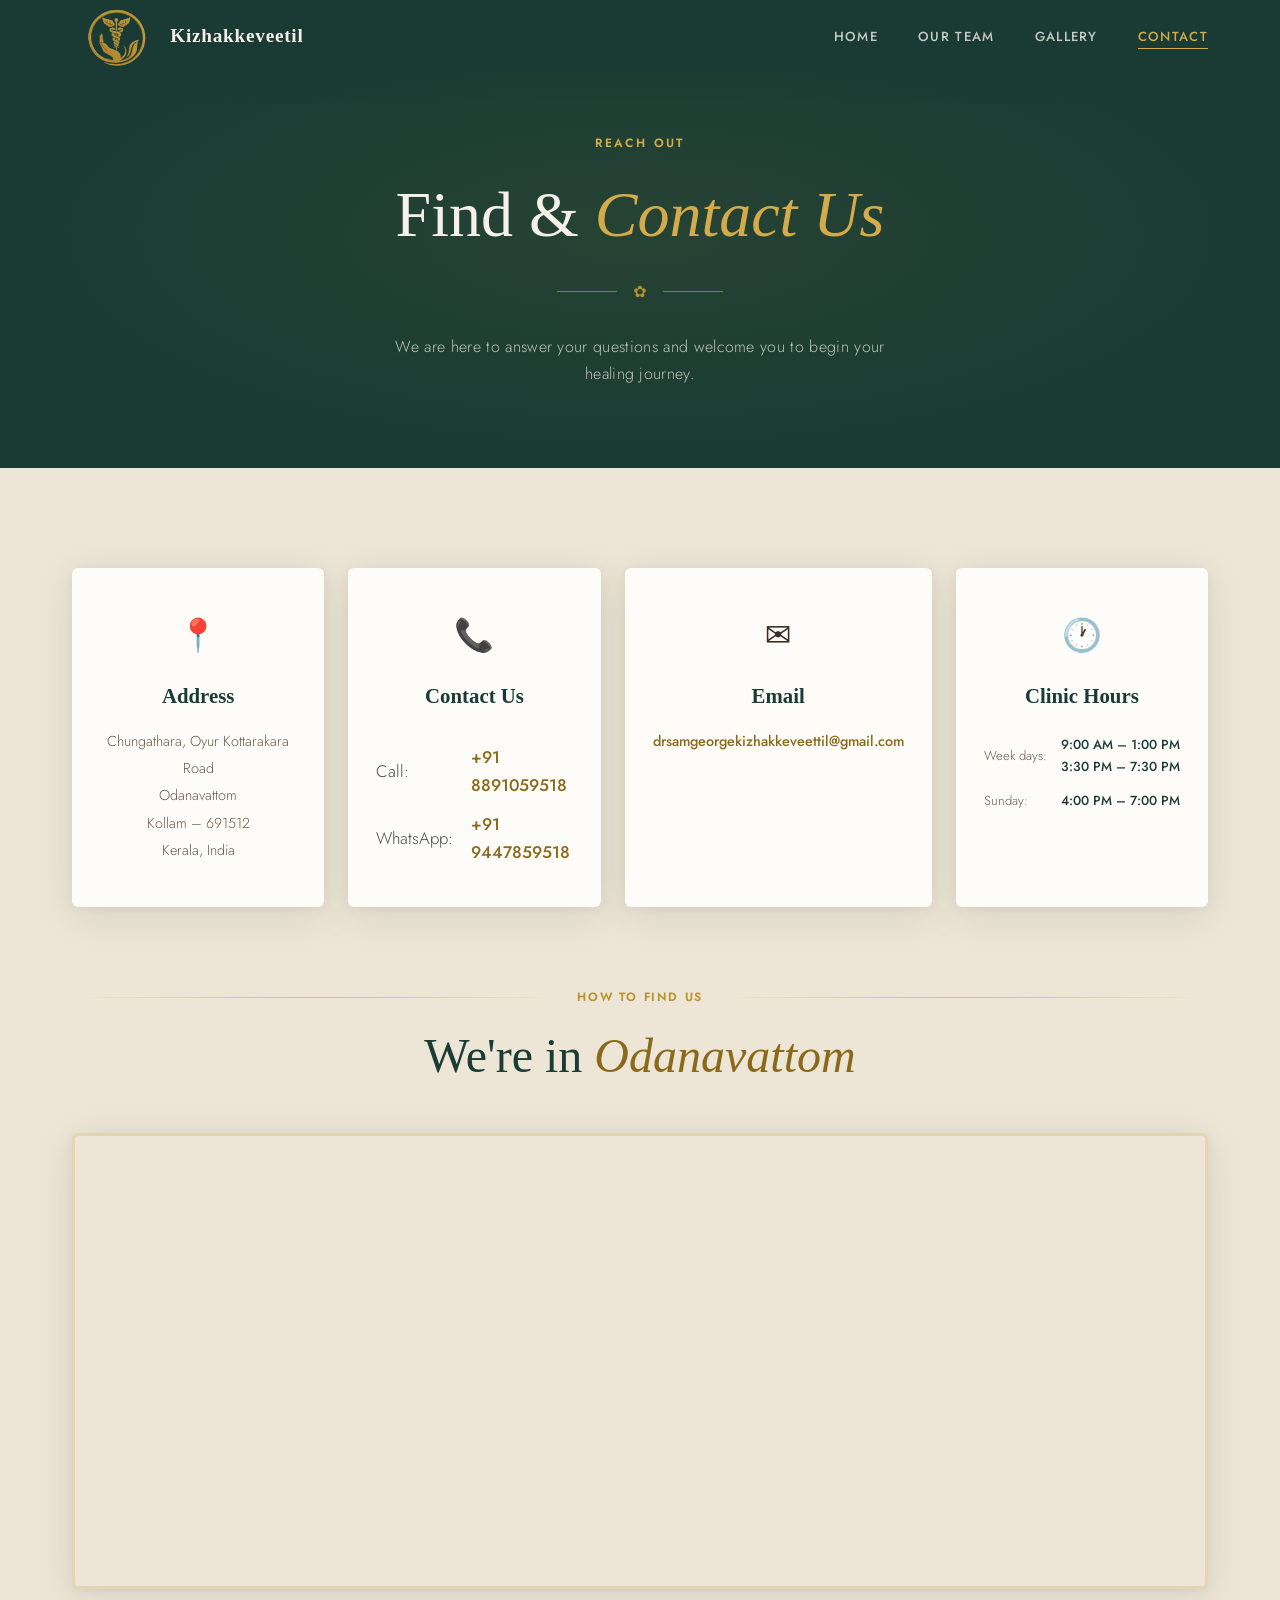
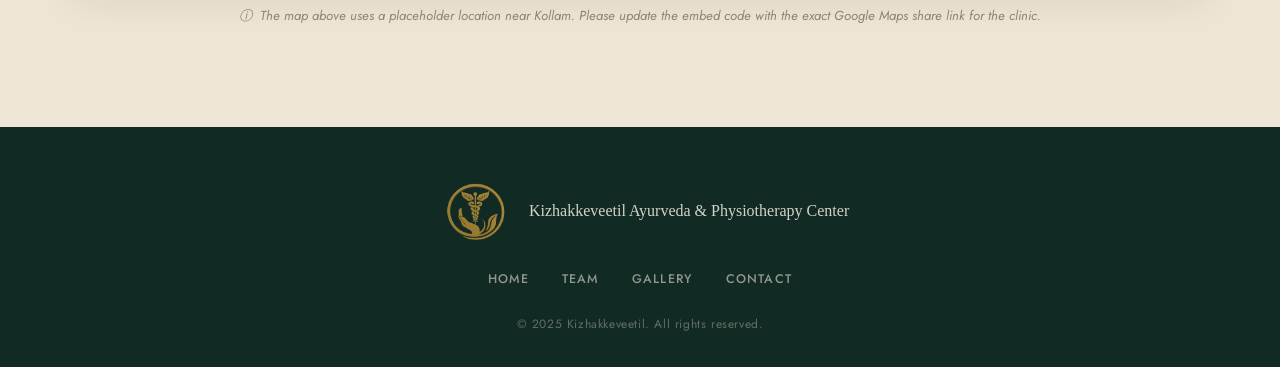
==== commit eb95b185: "edited contact" ====
--- a/contact.html
+++ b/contact.html
@@ -67,13 +67,20 @@
           EDIT BELOW — Replace with real phone numbers
           ═══════════════════════════════════════════
         -->
-        <div class="contact-card">
+        <!-- Phone & WhatsApp Contact Card -->
+        <div class="contact-card phone-contact-card">
           <div class="contact-icon">&#128222;</div>
-          <h3>Phone</h3>
-          <p>
-            <a href="tel:+910000000000">+91 8891059518</a><br />
-            <a href="tel:+910000000001">+91 9447859518</a>
-          </p>
+          <h3>Contact Us</h3>
+          <div class="contact-methods-container">
+            <div class="contact-method-row">
+              <span class="method-label">Call:</span>
+              <a href="tel:+918891059518" class="method-link">+91 8891059518</a>
+            </div>
+            <div class="contact-method-row">
+              <span class="method-label">WhatsApp:</span>
+              <a href="https://wa.me/919447859518" target="_blank" rel="noopener noreferrer" class="method-link">+91 9447859518</a>
+            </div>
+          </div>
         </div>
 
         <!--
--- a/style.css
+++ b/style.css
@@ -1301,4 +1301,49 @@
   .showcase-text {
     font-size: 0.95rem;
   }
+}
+
+/* Contact Card Grid Alignment Fix */
+
+
+.contact-methods-container {
+  display: inline-flex;
+  flex-direction: column;
+  gap: 10px;
+  margin-top: 15px;
+  text-align: left; /* Aligns labels and values structurally */
+}
+
+.contact-method-row {
+  display: flex;
+  align-items: center;
+  justify-content: flex-start;
+  font-family: 'Jost', sans-serif;
+  font-size: 1.05rem;
+}
+
+.method-label {
+  font-weight: 300;
+  color: #4e4e4e; /* Matches theme green */
+  min-width: 95px; /* Ensures the colons and numbers align vertically */
+  text-transform: capitalize;
+}
+
+.method-link {
+  color: #b38f4f; /* Matches your existing golden accent color */
+  text-decoration: none;
+  font-weight: 500;
+  transition: color 0.2s ease;
+}
+
+.method-link:hover {
+  color: #0b3c26; /* Flips color on hover state */
+  text-decoration: underline;
+}
+
+/* Center card content overall while keeping data layout structured */
+.phone-contact-card {
+  display: flex;
+  flex-direction: column;
+  align-items: center;
 }
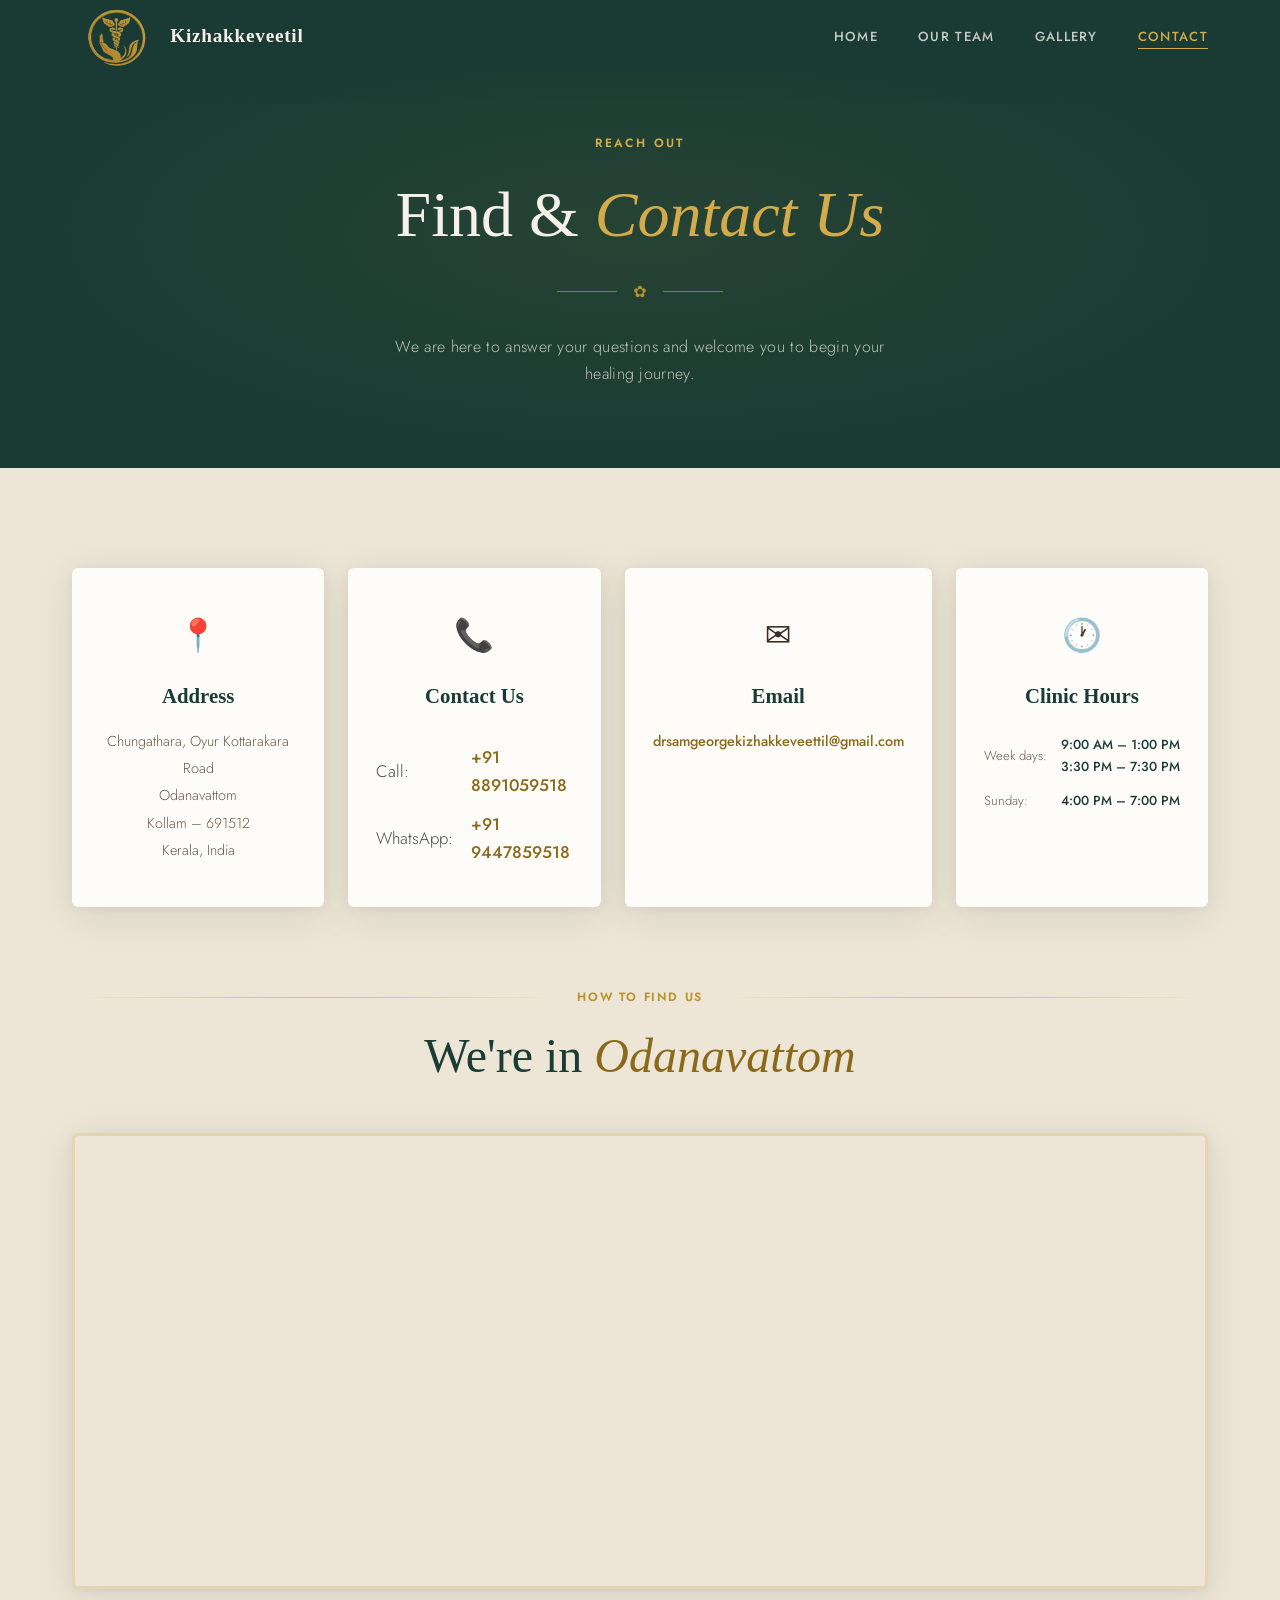
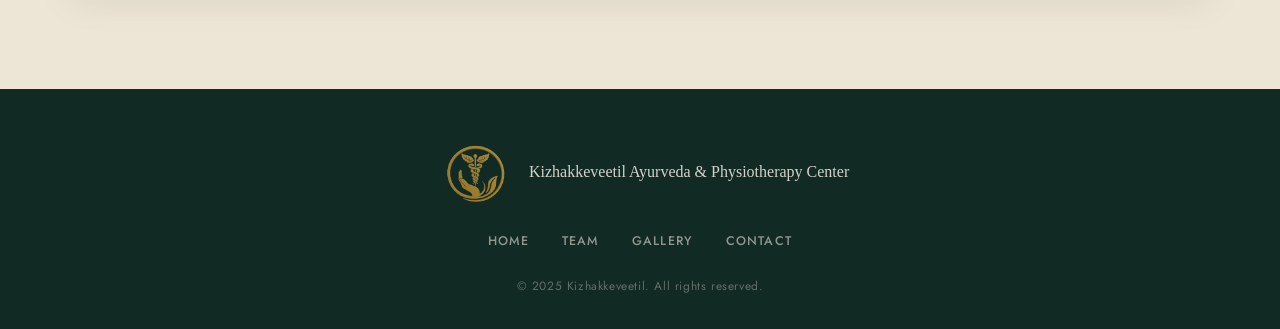
==== commit 43b4393c: "r" ====
--- a/contact.html
+++ b/contact.html
@@ -154,10 +154,6 @@
         </div>
         <!-- ═══════════════════════════════════════════════════════════════════ -->
 
-        <p class="map-note">
-          &#9432;&nbsp; The map above uses a placeholder location near Kollam. 
-          Please update the embed code with the exact Google Maps share link for the clinic.
-        </p>
       </div>
 
     </div>
